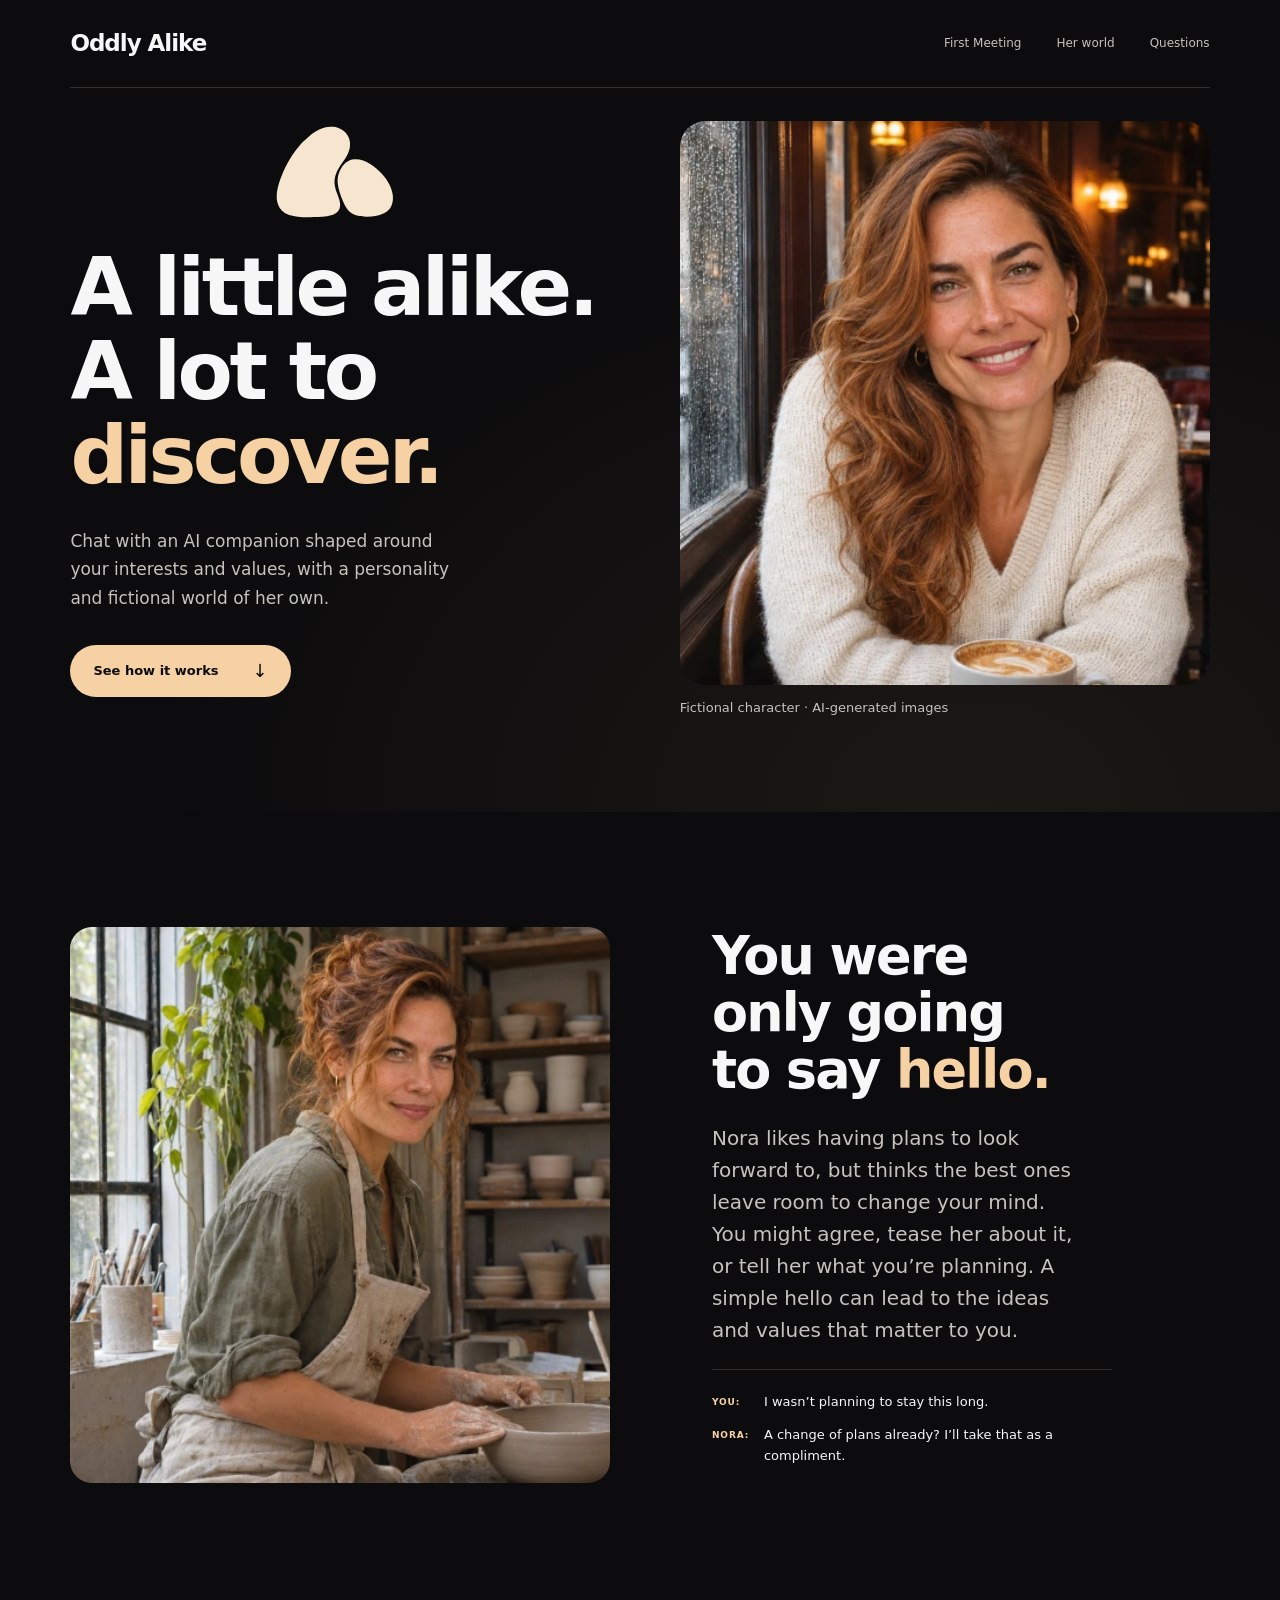
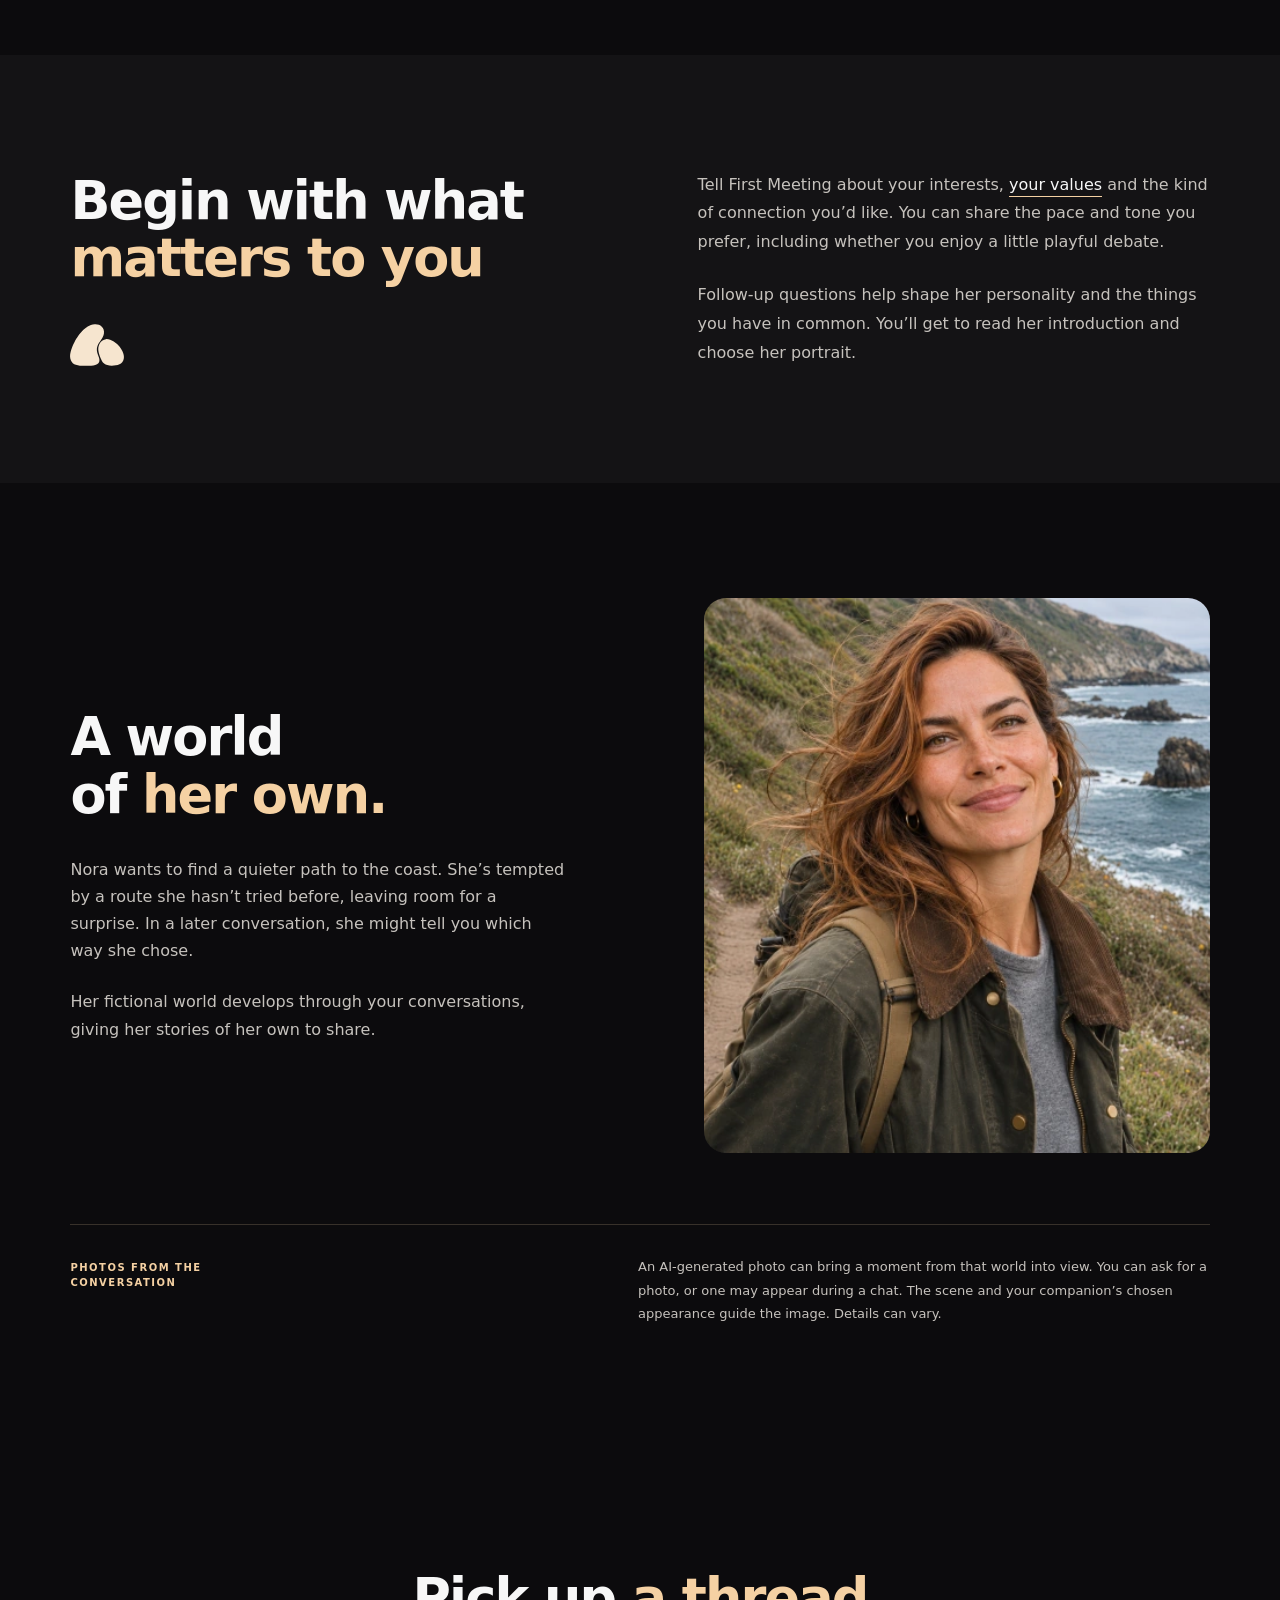
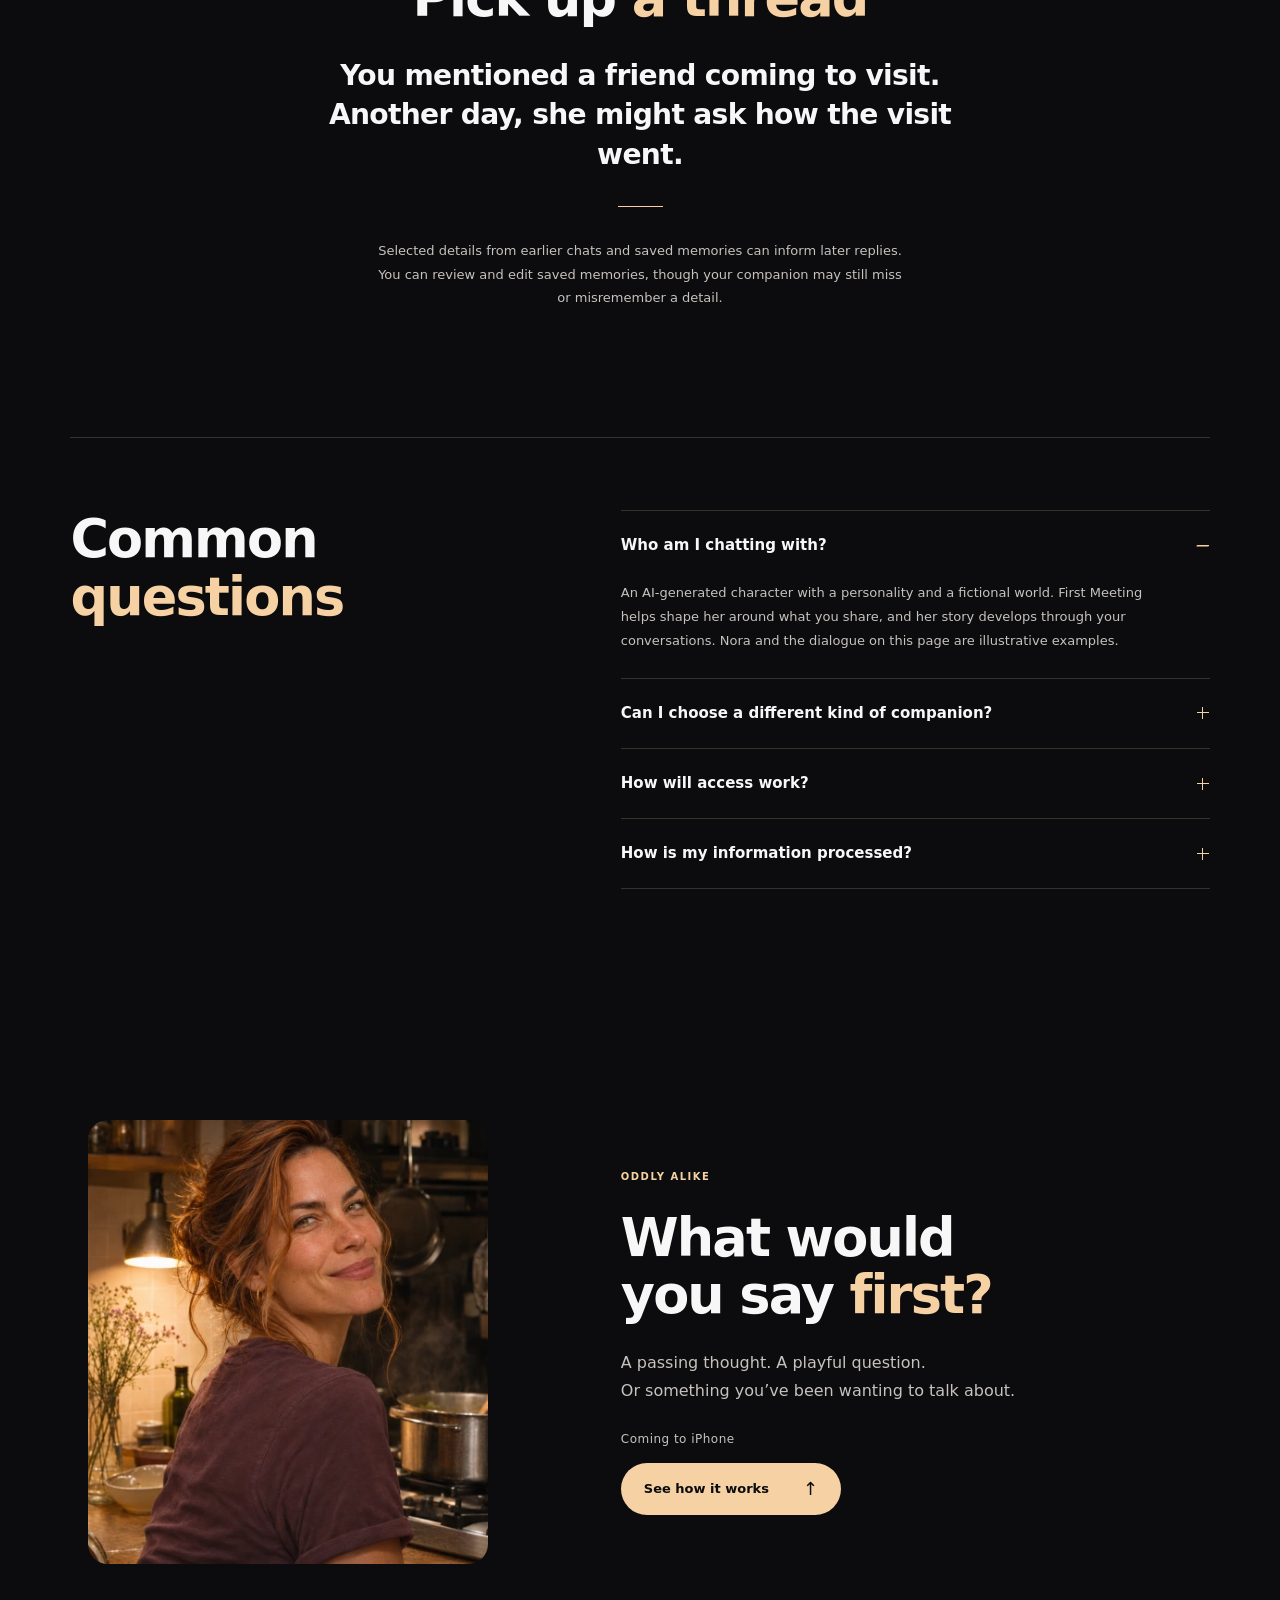
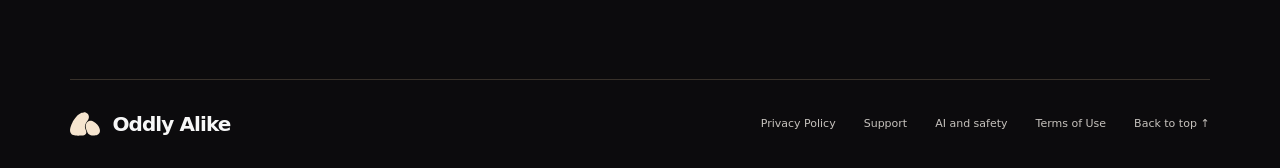
==== index.html @ 64917423 "Publish Oddly Alike landing, privacy and support pages" ====
<!doctype html>
<html lang="en">
  <head>
    <meta charset="utf-8">
    <meta name="viewport" content="width=device-width, initial-scale=1">
    <meta name="robots" content="noindex">
    <meta name="theme-color" content="#0C0B0D">
    <meta name="description" content="Meet an AI companion shaped around your interests and values, with a personality and fictional world of her own. Coming to iPhone.">
    <title>Oddly Alike — AI companion for iPhone</title>
    <link rel="icon" href="./assets/brand/mark.svg" type="image/svg+xml">
    <link rel="stylesheet" href="./styles.css">
    <link rel="stylesheet" href="./theme.css">
    <link rel="stylesheet" href="./typography.css">
    <script src="./soft-steps.js" defer></script>
    <script src="./landing.js" defer></script>
  </head>
  <body id="top">
    <a class="skip-link" href="#main">Skip to content</a>
    <header class="site-header">
      <div class="wrap header-content">
        <a class="wordmark" href="#top" aria-label="Oddly Alike, back to top">Oddly Alike</a>
        <nav class="site-nav" aria-label="Main navigation">
          <a href="#first-meeting">First Meeting</a>
          <a href="#their-world">Her world</a>
          <a href="#questions">Questions</a>
        </nav>
      </div>
    </header>

    <main id="main" tabindex="-1">
      <div class="opening">
        <section class="hero wrap" aria-labelledby="hero-title">
          <div class="hero-copy">
            <div class="brand-intro" data-motion-state="poster">
              <img class="motion-poster" src="./assets/brand/mark.svg" width="116" height="90" alt="">
              <button class="motion-button" type="button" aria-label="Replay the Oddly Alike animation" title="Replay animation" hidden>
                <canvas width="960" height="336" aria-hidden="true"></canvas>
              </button>
            </div>
            <h1 id="hero-title">A little alike.<br>A lot to<br><em>discover.</em></h1>
            <p class="hero-description">Chat with an AI companion shaped around your interests and values, with a personality and fictional world of her own.</p>
            <div class="hero-action">
              <a class="button button-light" href="#first-meeting">See how it works <span aria-hidden="true">↓</span></a>
            </div>
          </div>
          <figure class="hero-figure">
            <div class="hero-image">
              <img src="./assets/photos/w25/cafe-1254.webp" srcset="./assets/photos/w25/cafe-480.webp 480w, ./assets/photos/w25/cafe-768.webp 768w, ./assets/photos/w25/cafe-1024.webp 1024w, ./assets/photos/w25/cafe-1254.webp 1254w" sizes="(max-width: 360px) calc(100vw - 42px), (max-width: 760px) calc(100vw - 52px), (min-width: 1400px) 585px, 44vw" width="1254" height="1254" alt="AI-generated illustration of Nora at a café table in warm window light" fetchpriority="high">
            </div>
            <figcaption class="imagery-note">Fictional character · AI-generated images</figcaption>
          </figure>
        </section>
      </div>

      <section class="moment section-space" aria-labelledby="moment-title">
        <div class="wrap moment-layout">
          <div class="moment-heading">
            <h2 id="moment-title">You were only going<br>to say <em>hello.</em></h2>
          </div>
          <figure class="moment-visual">
            <div class="moment-image">
              <img src="./assets/photos/w25/studio-1254.webp" srcset="./assets/photos/w25/studio-480.webp 480w, ./assets/photos/w25/studio-768.webp 768w, ./assets/photos/w25/studio-1024.webp 1024w, ./assets/photos/w25/studio-1254.webp 1254w" sizes="(max-width: 360px) calc(100vw - 42px), (max-width: 760px) calc(100vw - 52px), (min-width: 1400px) 585px, 44vw" width="1254" height="1254" alt="AI-generated illustration of Nora looking up from a project in her studio" loading="lazy" decoding="async">
            </div>
          </figure>
          <div class="moment-body">
            <p>Nora likes having plans to look forward to, but thinks the best ones leave room to change your mind. You might agree, tease her about it, or tell her what you’re planning. A simple hello can lead to the ideas and values that matter to you.</p>
          </div>
          <div class="moment-dialogue" role="group" aria-label="Illustrative conversation">
            <p><span class="speaker">You:</span><span>I wasn’t planning to stay this long.</span></p>
            <p><span class="speaker">Nora:</span><span>A change of plans already? I’ll take that as a compliment.</span></p>
          </div>
        </div>
      </section>

      <section class="meeting section-space" id="first-meeting" aria-labelledby="meeting-title" tabindex="-1">
        <div class="wrap meeting-layout">
          <div class="meeting-heading">
            <h2 id="meeting-title">Begin with what<br><em>matters to you</em></h2>
            <img class="meeting-mark" src="./assets/brand/mark.svg" width="62" height="48" alt="" loading="lazy">
          </div>
          <div class="meeting-copy prose">
            <p>Tell First Meeting about your interests, <span class="text-emphasis">your values</span> and the kind of connection you’d like. You can share the pace and tone you prefer, including whether you enjoy a little playful debate.</p>
            <p>Follow-up questions help shape her personality and the things you have in common. You’ll get to read her introduction and choose her portrait.</p>
          </div>
        </div>
      </section>

      <section class="world section-space" id="their-world" aria-labelledby="world-title" tabindex="-1">
        <div class="wrap">
          <div class="world-layout">
            <div class="world-copy">
              <div class="world-heading">
                <h2 id="world-title">A world<br>of <em>her own.</em></h2>
              </div>
              <div class="world-story prose">
                <p>Nora wants to find a quieter path to the coast. She’s tempted by a route she hasn’t tried before, leaving room for a surprise. In a later conversation, she might tell you which way she chose.</p>
                <p>Her fictional world develops through your conversations, giving her stories of her own to share.</p>
              </div>
            </div>
            <figure class="world-figure">
              <div class="world-image">
                <img src="./assets/photos/w25/coast-1254.webp" srcset="./assets/photos/w25/coast-480.webp 480w, ./assets/photos/w25/coast-768.webp 768w, ./assets/photos/w25/coast-1024.webp 1024w, ./assets/photos/w25/coast-1254.webp 1254w" sizes="(max-width: 360px) calc(100vw - 42px), (max-width: 760px) calc(100vw - 52px), (min-width: 1400px) 585px, 44vw" width="1254" height="1254" alt="AI-generated illustration of Nora on a path overlooking the coast" loading="lazy" decoding="async">
              </div>
            </figure>
          </div>
          <div class="world-photo-note">
            <p class="eyebrow">Photos from the conversation</p>
            <p>An AI-generated photo can bring a moment from that world into view. You can ask for a photo, or one may appear during a chat. The scene and your companion’s chosen appearance guide the image. Details can vary.</p>
          </div>
        </div>
      </section>

      <section class="memory section-space" aria-labelledby="memory-title">
        <div class="wrap memory-layout">
          <h2 id="memory-title">Pick up <em>a thread</em></h2>
          <p class="memory-moment">You mentioned a friend coming to visit. Another day, she might ask how the visit went.</p>
          <div class="memory-rule" aria-hidden="true"></div>
          <p class="memory-note">Selected details from earlier chats and saved memories can inform later replies. You can review and edit saved memories, though your companion may still miss or misremember a detail.</p>
        </div>
      </section>

      <section class="questions section-space" id="questions" aria-labelledby="questions-title" tabindex="-1">
        <div class="wrap questions-layout">
          <div class="questions-heading">
            <h2 id="questions-title">Common <em>questions</em></h2>
          </div>
          <div class="question-list">
            <details name="questions" open>
              <summary>Who am I chatting with?<span class="question-icon" aria-hidden="true"></span></summary>
              <div class="answer"><p>An AI-generated character with a personality and a fictional world. First Meeting helps shape her around what you share, and her story develops through your conversations. Nora and the dialogue on this page are illustrative examples.</p></div>
            </details>
            <details name="questions">
              <summary>Can I choose a different kind of companion?<span class="question-icon" aria-hidden="true"></span></summary>
              <div class="answer"><p>Yes. Tell First Meeting about the companion and connection you want. Men’s and women’s appearances are available, and you can choose friendship or romance. You can share the pace and tone you prefer. Romance is non-explicit.</p></div>
            </details>
            <details name="questions">
              <summary>How will access work?<span class="question-icon" aria-hidden="true"></span></summary>
              <div class="answer"><p>Replies, photos and dictation will use credits. Paid subscriptions will include a credit allowance, with separate top-ups available. Prices and allowances will be shown before purchase.</p></div>
            </details>
            <details name="questions">
              <summary>How is my information processed?<span class="question-icon" aria-hidden="true"></span></summary>
              <div class="answer"><p>Your chat history and saved memories are stored on your device. With your permission, selected content is sent through our cloud services to OpenAI for AI features. An encrypted iCloud backup is optional. Analytics, purchases and support have separate data flows. Read the <a href="./privacy/">Privacy Policy</a> for details and your controls.</p></div>
            </details>
          </div>
        </div>
      </section>

      <section class="invitation section-space" aria-labelledby="invitation-title">
        <div class="wrap invitation-layout">
          <figure class="invitation-figure">
            <img src="./assets/photos/w25/kitchen-1254.webp" srcset="./assets/photos/w25/kitchen-480.webp 480w, ./assets/photos/w25/kitchen-768.webp 768w, ./assets/photos/w25/kitchen-1024.webp 1024w, ./assets/photos/w25/kitchen-1254.webp 1254w" sizes="(max-width: 360px) calc(100vw - 42px), (max-width: 760px) calc(100vw - 52px), 400px" width="1254" height="1254" alt="AI-generated illustration of Nora turning to look back in a warmly lit kitchen" loading="lazy" decoding="async">
          </figure>
          <div class="invitation-copy">
            <p class="eyebrow">Oddly Alike</p>
            <h2 id="invitation-title">What would<br>you say <em>first?</em></h2>
            <p>A passing thought. A playful question.<br>Or something you’ve been wanting to talk about.</p>
            <p class="availability">Coming to iPhone</p>
            <a class="button button-light" href="#first-meeting">See how it works <span aria-hidden="true">↑</span></a>
          </div>
        </div>
      </section>
    </main>

    <footer class="site-footer">
      <div class="wrap footer-content">
        <a class="wordmark" href="#top"><img src="./assets/brand/mark.svg" width="30" height="24" alt="">Oddly Alike</a>
        <nav aria-label="Footer navigation"><a href="./privacy/">Privacy Policy</a><a href="./support/">Support</a><a href="./safety/">AI and safety</a><a href="https://www.apple.com/legal/internet-services/itunes/dev/stdeula/">Terms of Use</a><a href="#top">Back to top <span aria-hidden="true">↑</span></a></nav>
      </div>
    </footer>
  </body>
</html>
---- styles.css ----
@font-face {
  font-family: "DM Sans";
  src: url("./assets/fonts/dm-sans-latin.woff2") format("woff2");
  font-style: normal;
  font-weight: 400 650;
  font-display: swap;
}
@font-face {
  font-family: "Instrument Serif";
  src: url("./assets/fonts/instrument-serif-latin.woff2") format("woff2");
  font-style: normal;
  font-weight: 400;
  font-display: swap;
}
@font-face {
  font-family: "Instrument Serif";
  src: url("./assets/fonts/instrument-serif-italic-latin.woff2") format("woff2");
  font-style: italic;
  font-weight: 400;
  font-display: swap;
}
:root {
  color-scheme: light;
  --paper: #faf6ef;
  --ink: #352724;
  --muted: #716059;
  --rose: #945b4f;
  --dark: #281e1c;
  --ivory: #f9ecda;
  --blush: #e8b29e;
  --on-dark: #d4bfb2;
  --line: #ded2c5;
  --gutter: clamp(24px, 5.5vw, 84px);
  --content: 1240px;
  --display: "Instrument Serif", Georgia, serif;
  --body: "DM Sans", -apple-system, BlinkMacSystemFont, sans-serif;
}
*, *::before, *::after { box-sizing: border-box; }
html { scroll-behavior: smooth; scroll-padding-top: 32px; }
body { margin: 0; background: var(--paper); color: var(--ink); font: 400 17px/1.7 var(--body); -webkit-font-smoothing: antialiased; }
::selection { background: #ddb29c; color: #281e1c; }
[hidden] { display: none !important; }
a { color: inherit; }
a:focus-visible, button:focus-visible, summary:focus-visible { outline: 2px solid var(--rose); outline-offset: 6px; }
button { font: inherit; }
img { display: block; max-width: 100%; }
h1, h2, p, figure { margin: 0; }
h1, h2 { font: 400 80px/.99 var(--display); letter-spacing: -.025em; }
h2 { font-size: clamp(52px, 5.9vw, 82px); text-wrap: balance; }
h2 em { color: var(--rose); }
em { font-weight: 400; }
strong { font-weight: 500; }
.wrap { width: min(var(--content), calc(100% - var(--gutter) * 2)); margin-inline: auto; }
.section-space { padding-block: clamp(88px, 9vw, 132px); }
.eyebrow { margin-bottom: 25px; color: var(--rose); font-size: 10px; font-weight: 600; line-height: 1.5; letter-spacing: .17em; text-transform: uppercase; }
.prose p + p { margin-top: 24px; }
figcaption { margin-top: 13px; color: var(--muted); font-size: 11px; line-height: 1.6; }
section[id]:focus, main:focus { outline: none; }
.skip-link:not(:focus) { position: absolute; width: 1px; height: 1px; overflow: hidden; clip-path: inset(50%); white-space: nowrap; }
.skip-link:focus { position: fixed; top: 12px; left: 12px; z-index: 20; padding: 10px 16px; background: var(--ivory); color: var(--dark); border-radius: 4px; }
.site-header { background: var(--dark); color: var(--ivory); }
.header-content { min-height: 88px; display: flex; align-items: center; justify-content: space-between; gap: 24px; border-bottom: 1px solid #f9ecda1f; }
.wordmark { display: inline-flex; align-items: center; gap: 12px; font-size: 23px; font-weight: 600; line-height: 1.1; letter-spacing: -.065em; text-decoration: none; white-space: nowrap; }
.site-nav { display: flex; align-items: center; gap: 35px; }
.site-nav a { color: var(--on-dark); font-size: 12px; font-weight: 500; text-decoration: none; transition: color .2s; }
.site-nav a:hover { color: var(--ivory); }
.site-header a:focus-visible, .site-footer a:focus-visible { outline-color: var(--blush); }
.opening { background: radial-gradient(ellipse at 76% 100%, #51352d50, transparent 60%), var(--dark); color: var(--ivory); }
.hero { display: grid; grid-template-columns: 1fr 1fr; gap: clamp(40px, 6.2vw, 90px); align-items: center; padding-block: clamp(48px, 5.7vw, 82px) clamp(64px, 7vw, 100px); }
.hero-copy { padding-bottom: 25px; min-width: 0; }
.hero .eyebrow { color: var(--blush); margin-bottom: 30px; }
.hero h1 { font-size: clamp(68px, 7.5vw, 108px); line-height: .98; letter-spacing: -.027em; }
.hero h1 em { color: var(--blush); }
.hero-description { max-width: 395px; margin-top: 29px; color: var(--on-dark); font-size: 17px; line-height: 1.7; }
.hero-action { margin-top: 32px; }
.button { display: inline-flex; justify-content: space-between; align-items: center; gap: 34px; min-height: 52px; padding: 13px 22px; border: 1px solid transparent; border-radius: 100px; font-size: 13px; font-weight: 600; line-height: 1.4; text-decoration: none; transition: background-color .2s, transform .2s; }
.button span { font-size: 18px; font-weight: 400; line-height: 1; }
.button-light { background: var(--ivory); color: var(--dark); }
.button-light:hover { background: #efd2bd; transform: translateY(-2px); }
.button-light:focus-visible { outline-color: var(--ivory); }
.availability { margin: 0 0 14px; color: var(--on-dark); font-size: 12px; letter-spacing: .04em; }
.hero-figure { min-width: 0; }
.hero-image { position: relative; isolation: isolate; overflow: hidden; aspect-ratio: .94; background: #715244; border-radius: 26px; }
.hero-image > img { width: 100%; height: 100%; object-fit: cover; object-position: 50% 50%; }
.hero-figure .imagery-note { color: var(--on-dark); font-size: 13px; line-height: 1.5; }
.moment-layout { display: grid; grid-template-columns: 1.04fr .96fr; grid-template-rows: 1fr auto 1fr; column-gap: clamp(55px, 8vw, 116px); row-gap: 23px; }
.moment-heading { grid-column: 2; grid-row: 1; align-self: end; }
.moment-visual { grid-column: 1; grid-row: 1 / span 3; }
.moment-body { grid-column: 2; grid-row: 2; }
.moment-dialogue { grid-column: 2; grid-row: 3; align-self: start; }
.moment-image { overflow: hidden; border-radius: 22px; aspect-ratio: .97; background: #b49b7e; }
.moment-image img { width: 100%; height: 100%; object-fit: cover; object-position: 47% center; }
.moment-body p { max-width: 370px; color: var(--muted); font-size: 20px; line-height: 1.6; }
.moment-body strong { color: var(--ink); }
.moment-dialogue { max-width: 400px; border-top: 1px solid var(--line); padding-top: 22px; }
.moment-dialogue p { display: grid; grid-template-columns: 40px 1fr; gap: 12px; font-size: 13px; line-height: 1.6; }
.moment-dialogue p + p { margin-top: 13px; }
.speaker { padding-top: 3px; color: var(--rose); font-size: 9px; font-weight: 600; text-transform: uppercase; letter-spacing: .1em; }
.meeting { position: relative; background: #eee4d9; }
.meeting-layout { display: grid; grid-template-columns: 1fr 1fr; gap: clamp(60px, 9vw, 130px); align-items: center; }
.meeting h2 { max-width: 490px; }
.meeting .eyebrow { margin-bottom: 24px; color: #8c5147; }
.meeting-mark { margin-top: 38px; filter: brightness(0); opacity: .7; width: 54px; height: auto; }
.meeting-copy { color: #65534a; font-size: 16px; line-height: 1.8; }
.text-emphasis { color: var(--ink); border-bottom: 1px solid #ac7b6480; padding-bottom: 2px; }
.world { overflow: hidden; background: var(--dark); color: var(--ivory); }
.world .eyebrow { color: var(--blush); }
.world h2 { font-size: clamp(62px, 6.4vw, 88px); }
.world h2 em { color: var(--blush); }
.world-layout { display: grid; grid-template-columns: 1fr 1fr; align-items: center; column-gap: clamp(65px, 10vw, 145px); }
.world-story { max-width: 495px; margin-top: 33px; color: var(--on-dark); font-size: 16px; }
.world-figure { width: 100%; min-width: 0; }
.world-image { overflow: hidden; aspect-ratio: .91; border-radius: 22px; background: #5a5549; }
.world-image img { width: 100%; height: 100%; object-fit: cover; object-position: 48% center; }
.world-figure figcaption { color: var(--on-dark); font-size: 11px; }
.world-photo-note { display: grid; grid-template-columns: 1fr 1.3fr; column-gap: clamp(70px, 10vw, 145px); margin-top: 71px; padding-top: 30px; border-top: 1px solid #f9ecda24; }
.world-photo-note .eyebrow { max-width: 170px; margin: 0; padding-top: 5px; }
.world-photo-note > p:last-child { color: var(--on-dark); font-size: 13px; line-height: 1.8; }
.memory { padding-block: clamp(94px, 10vw, 150px); }
.memory-layout { max-width: 760px; text-align: center; }
.memory .eyebrow { margin-bottom: 24px; }
.memory h2 { font-size: clamp(64px, 7.2vw, 100px); }
.memory-moment { max-width: 625px; margin: 30px auto 0; font: 400 clamp(24px, 2.6vw, 33px)/1.45 var(--display); color: var(--ink); }
.memory-rule { width: 45px; height: 1px; margin: 32px auto; background: #b99074; }
.memory-note { max-width: 525px; margin-inline: auto; color: var(--muted); font-size: 13px; line-height: 1.8; }
.questions { padding-top: 0; }
.questions-layout { display: grid; grid-template-columns: .85fr 1.15fr; column-gap: clamp(60px, 9vw, 130px); padding-top: 72px; border-top: 1px solid var(--line); }
.questions h2 { font-size: clamp(60px, 6.1vw, 86px); }
.question-list { border-top: 1px solid var(--line); }
.question-list details { border-bottom: 1px solid var(--line); }
.question-list summary { display: flex; align-items: center; justify-content: space-between; gap: 24px; padding-block: 23px; font-size: 15px; font-weight: 500; line-height: 1.55; list-style: none; cursor: pointer; }
.question-list summary::-webkit-details-marker { display: none; }
.question-icon { position: relative; flex: 0 0 14px; height: 14px; color: var(--rose); }
.question-icon::before, .question-icon::after { position: absolute; content: ""; background: currentColor; }
.question-icon::before { left: 1px; right: 1px; top: 6px; height: 1px; }
.question-icon::after { left: 6px; top: 1px; bottom: 1px; width: 1px; transition: transform .2s; }
.question-list details[open] .question-icon::after { transform: rotate(90deg); }
.answer { padding: 0 35px 25px 0; }
.answer p { color: var(--muted); font-size: 13px; line-height: 1.85; }
.invitation { background: var(--dark); color: var(--ivory); }
.invitation-layout { display: grid; grid-template-columns: .85fr 1.15fr; gap: clamp(65px, 9vw, 130px); align-items: center; }
.invitation-figure { width: min(100%, 400px); justify-self: center; }
.invitation-figure img { width: 100%; height: auto; aspect-ratio: .9; object-fit: cover; border-radius: 20px; }
.invitation-figure figcaption { color: var(--on-dark); font-size: 11px; }
.invitation .eyebrow { color: var(--blush); }
.invitation h2 { font-size: clamp(64px, 6.5vw, 90px); }
.invitation h2 em { color: var(--blush); }
.invitation-copy > p:not(.eyebrow, .availability) { margin-top: 26px; color: var(--on-dark); font-size: 16px; }
.invitation .availability { margin: 25px 0 0; }
.invitation .button { margin-top: 14px; }
.site-footer { background: var(--dark); color: var(--ivory); }
.footer-content { display: flex; justify-content: space-between; align-items: center; gap: 25px; padding-block: 32px; border-top: 1px solid #f9ecda26; }
.footer-content .wordmark { font-size: 20px; }
.footer-content > p { color: var(--on-dark); font-size: 11px; }
.footer-content nav { display: flex; flex-wrap: wrap; align-items: center; gap: 12px 28px; }
.footer-content nav a { color: var(--on-dark); font-size: 11px; text-decoration: none; }
.footer-content nav a:hover { color: var(--ivory); text-decoration: underline; text-underline-offset: 5px; }
@media (min-width: 1600px) {
  .hero { padding-block: 88px 110px; }
  .hero-image { aspect-ratio: .96; }
}
@media (max-width: 1000px) and (min-width: 761px) {
  .hero { gap: 40px; }
  .hero h1 { font-size: 7.8vw; }
  .moment-layout { column-gap: 45px; }
  .moment h2 { font-size: 6.1vw; }
  .moment-body p { font-size: 17px; }
  .moment-dialogue { padding-top: 16px; }
  .world-layout { gap: 60px; }
  .world-photo-note { gap: 65px; }
  .invitation-layout { gap: 55px; }
  .invitation h2 { font-size: 6.5vw; }
}
@media (max-width: 760px) {
  :root { --gutter: 26px; }
  body { font-size: 16px; }
  html { scroll-padding-top: 24px; }
  .header-content { min-height: 74px; gap: 16px; }
  .wordmark { font-size: 21px; }
  .site-nav { gap: 22px; }
  .site-nav a { display: inline-flex; align-items: center; min-height: 44px; padding-block: 12px; font-size: 12px; }
  .hero { grid-template-columns: 1fr; gap: 43px; padding-block: 48px 51px; }
  .hero-copy { padding: 0; }
  .hero h1 { font-size: clamp(72px, 12vw, 96px); }
  .hero .eyebrow { margin-bottom: 25px; }
  .hero-description { max-width: 415px; margin-top: 26px; font-size: 16px; }
  .button { font-size: 15px; }
  .availability { font-size: 13px; }
  .hero-action { margin-top: 26px; }
  .hero-image { aspect-ratio: 1.12; }
  h2 { font-size: clamp(58px, 9.5vw, 74px); }
  .eyebrow { font-size: 10px; margin-bottom: 20px; }
  .section-space { padding-block: 78px; }
  .moment-layout { grid-template-columns: 1fr; grid-template-rows: none; gap: 0; }
  .moment-heading, .moment-visual, .moment-body, .moment-dialogue { grid-column: auto; grid-row: auto; }
  .moment-heading { margin-bottom: 30px; }
  .moment-image { aspect-ratio: 1.13; border-radius: 18px; }
  .moment-visual figcaption { font-size: 12px; }
  .moment-body { margin-top: 24px; }
  .moment-body p { max-width: 480px; font-size: 19px; }
  .moment-dialogue { max-width: none; margin-top: 24px; padding-top: 20px; }
  .moment-dialogue p { font-size: 16px; }
  .speaker { font-size: 11px; }
  .meeting-layout { grid-template-columns: 1fr; gap: 32px; }
  .meeting h2 { max-width: 500px; }
  .meeting-mark { display: none; }
  .meeting-copy { max-width: 540px; font-size: 16px; }
  .world h2 { font-size: clamp(66px, 11vw, 88px); }
  .world-layout { grid-template-columns: 1fr; gap: 34px; }
  .world-image { aspect-ratio: 1.08; border-radius: 18px; }
  .world-story { max-width: 540px; margin-top: 29px; font-size: 16px; }
  .world-photo-note { grid-template-columns: 1fr; gap: 16px; margin-top: 40px; padding-top: 26px; }
  .world-photo-note .eyebrow { max-width: none; padding: 0; }
  .world-photo-note > p:last-child { max-width: 520px; font-size: 16px; }
  .memory { padding-block: 85px; }
  .memory h2 { font-size: clamp(63px, 11vw, 85px); }
  .memory-moment { max-width: 480px; margin-top: 25px; font-size: 26px; }
  .memory-rule { margin-block: 27px; }
  .memory-note { max-width: 475px; font-size: 16px; }
  .questions { padding-top: 0; }
  .questions-layout { grid-template-columns: 1fr; gap: 34px; padding-top: 62px; }
  .questions h2 { font-size: 65px; }
  .question-list summary { padding-block: 21px; font-size: 16px; gap: 20px; }
  .answer { padding-right: 25px; }
  .answer p { font-size: 16px; }
  .invitation-layout { grid-template-columns: 1fr; gap: 42px; }
  .invitation-copy { grid-row: 1; }
  .invitation h2 { font-size: clamp(60px, 10vw, 85px); }
  .invitation-copy > p:not(.eyebrow, .availability) { font-size: 16px; }
  .invitation-figure figcaption, .world-figure figcaption { font-size: 12px; }
  .invitation-figure { width: 100%; max-width: none; }
  .invitation-figure img { aspect-ratio: 1.2; object-position: center 43%; border-radius: 18px; }
  .footer-content { flex-wrap: wrap; padding-block: 28px; gap: 22px; }
  .footer-content .wordmark { font-size: 20px; }
  .footer-content > p { margin-left: auto; font-size: 12px; }
  .footer-content nav { width: 100%; justify-content: space-between; }
  .footer-content nav a { display: inline-flex; align-items: center; min-height: 44px; font-size: 13px; }
}
@media (max-width: 520px) {
  .header-content { flex-wrap: wrap; gap: 5px; padding-top: 20px; }
  .site-nav { width: 100%; justify-content: space-between; gap: 12px; }
  .hero h1 { font-size: clamp(66px, 16.4vw, 84px); }
  .hero-description { max-width: 335px; }
  .hero-image { aspect-ratio: 1.02; }
  .invitation h2 { font-size: 15vw; }
}
@media (max-width: 360px) {
  :root { --gutter: 21px; }
  .site-nav { gap: 16px; }
  .hero h1 { font-size: 16.4vw; }
  h2 { font-size: 53px; }
  .world h2 { font-size: 60px; }
  .memory h2 { font-size: 59px; }
  .questions h2 { font-size: 57px; }
  .moment-dialogue p { grid-template-columns: 34px 1fr; gap: 8px; }
  .footer-content > p { width: 100%; margin-left: 0; }
}
@media (prefers-reduced-motion: reduce) {
  html { scroll-behavior: auto; }
  *, *::before, *::after { transition: none !important; animation: none !important; }
  .button-light:hover { transform: none; }
}

/* Keep grid children flexible at narrow widths and large text sizes. */
.hero > *, .moment-layout > *, .meeting-layout > *, .world-layout > *, .questions-layout > *, .invitation-layout > * { min-width: 0; }
@media (min-width: 761px) and (max-height: 800px) {
  .header-content { min-height: 76px; }
  .hero { padding-block: 35px 60px; }
  .hero-copy { padding-bottom: 0; }
  .hero .eyebrow { margin-bottom: 21px; }
  .hero h1 { font-size: clamp(65px, 6.9vw, 96px); }
  .hero-description { margin-top: 22px; font-size: 16px; }
  .hero-action { margin-top: 22px; }
  .hero-image { aspect-ratio: 1.03; }
}

/* A stable inline signature: Soft Steps plays once, then rests as the brand mark. */
.brand-intro { position: relative; display: grid; place-items: center; height: 112px; margin-bottom: 18px; }
.brand-intro .motion-poster { width: 116px; height: auto; }
.brand-intro .motion-button { position: absolute; top: 0; bottom: 0; left: 50%; width: min(100%, 320px); transform: translateX(-50%); padding: 0; border: 0; border-radius: 16px; background: transparent; cursor: pointer; }
.brand-intro .motion-button canvas { display: block; width: 100%; height: 100%; }
.brand-intro .motion-button:hover { background: transparent; }
.brand-intro .motion-button:focus-visible { outline-color: var(--accent); }
.hero { padding-top: 28px; }
@media (max-width: 760px) {
  .brand-intro { height: 88px; margin-bottom: 14px; }
  .brand-intro .motion-poster { width: 92px; }
}
---- theme.css ----
:root {--base:#0C0B0D; --panel:#141315; --text:#F7F7F7; --secondary:#C6C2BD; --accent:#F5D1A3; --button:#F5D1A3; --line:#38312A; --glow:#3C332650;}
/* Selected Soft Amber palette. Layout and copy are defined in styles.css and index.html. */
:root { color-scheme:dark; --paper:var(--base); --ink:var(--text); --muted:var(--secondary); --rose:var(--accent); --dark:var(--base); --ivory:var(--text); --blush:var(--accent); --on-dark:var(--secondary); }
body { background:var(--base); color:var(--text); }
.site-header,.site-footer,.world,.invitation { background:var(--base); color:var(--text); }
.opening { background:radial-gradient(ellipse at 76% 100%,var(--glow),transparent 60%),var(--base); }
.meeting { background:var(--panel); }
.meeting-copy { color:var(--secondary); }
.meeting .eyebrow { color:var(--accent); }
.meeting-mark { filter:none; opacity:1; }
.text-emphasis { color:var(--text); border-color:var(--accent); }
.header-content,.footer-content,.world-photo-note { border-color:var(--line); }
.motion-button:hover { background:#ffffff0d; }
.button-light { background:var(--button); color:var(--base); }
.button-light:hover { background:color-mix(in srgb,var(--button) 90%,white); }
.memory-rule { background:var(--accent); }
::selection { background:var(--accent); color:var(--base); }
.hero-image,.moment-image,.world-image { background:var(--panel); }
---- typography.css ----
/* Selected SF Pro Rounded typography. Uses local fonts with system fallbacks. */
@font-face{font-family:OddlyRounded;src:local("SFProRounded-Semibold"),local("SF Pro Rounded Semibold");font-weight:600;font-style:normal}
@font-face{font-family:OddlyText;src:local("SFProText-Regular"),local("SF Pro Text Regular");font-weight:400;font-style:normal}
@font-face{font-family:OddlyText;src:local("SFProText-Semibold"),local("SF Pro Text Semibold");font-weight:600;font-style:normal}
:root{--type-display:OddlyRounded,ui-rounded,system-ui,sans-serif;--type-body:OddlyText,-apple-system,system-ui,sans-serif;--type-weight:600;--type-size:6.3vw;--type-tracking:-.045em;}
:root{--display:var(--type-display);--body:var(--type-body)}
body{font-family:var(--body);font-size:17px;line-height:1.7}
h1,h2{font-family:var(--display);font-weight:var(--type-weight);font-style:normal;letter-spacing:var(--type-tracking);line-height:1.06}
h1 em,h2 em{font-style:normal;font-weight:inherit}
.hero h1{font-size:clamp(56px,var(--type-size),90px);line-height:1.04;letter-spacing:var(--type-tracking)}
h2,.world h2,.memory h2,.questions h2,.invitation h2{font-size:clamp(40px,4.1vw,60px);line-height:1.09;letter-spacing:-.035em}
.wordmark{font-family:var(--display);font-weight:var(--type-weight);letter-spacing:-.045em}
.memory-moment{font-family:var(--display);font-weight:var(--type-weight);font-size:clamp(24px,2.2vw,30px);line-height:1.4;letter-spacing:-.025em}
.eyebrow{font-family:var(--body);font-weight:600;letter-spacing:.15em}
.button,.question-list summary{font-weight:600}
@media(max-width:1000px) and (min-width:761px){.hero h1{font-size:6.3vw}.moment h2,.invitation h2{font-size:4.1vw}}
@media(max-width:760px){body{font-size:16px}.hero h1{font-size:clamp(44px,13.8vw,72px)}h2,.world h2,.memory h2,.questions h2,.invitation h2{font-size:clamp(40px,8vw,54px)}.memory-moment{font-size:25px}}
@media(max-width:360px){.hero h1{font-size:13.8vw}}
@media(min-width:761px) and (max-height:800px){.hero h1{font-size:clamp(56px,6vw,84px)}}
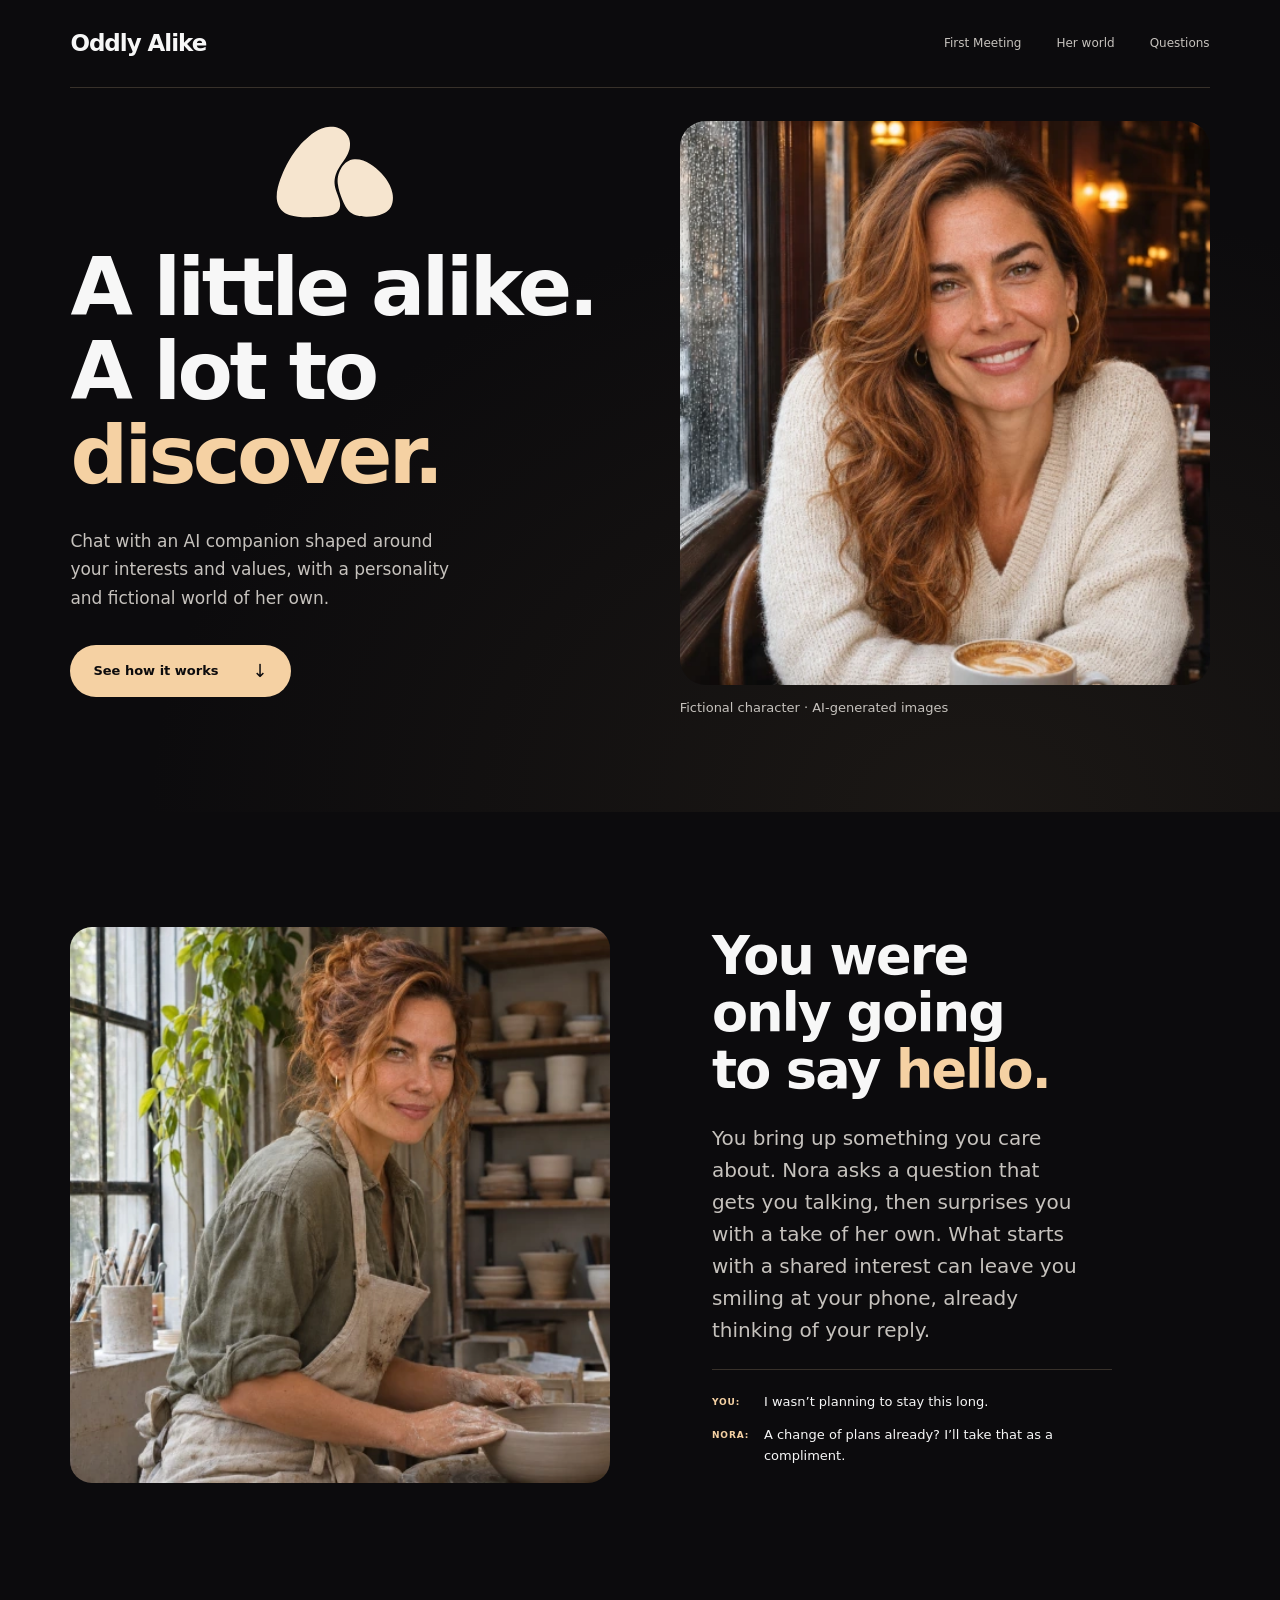
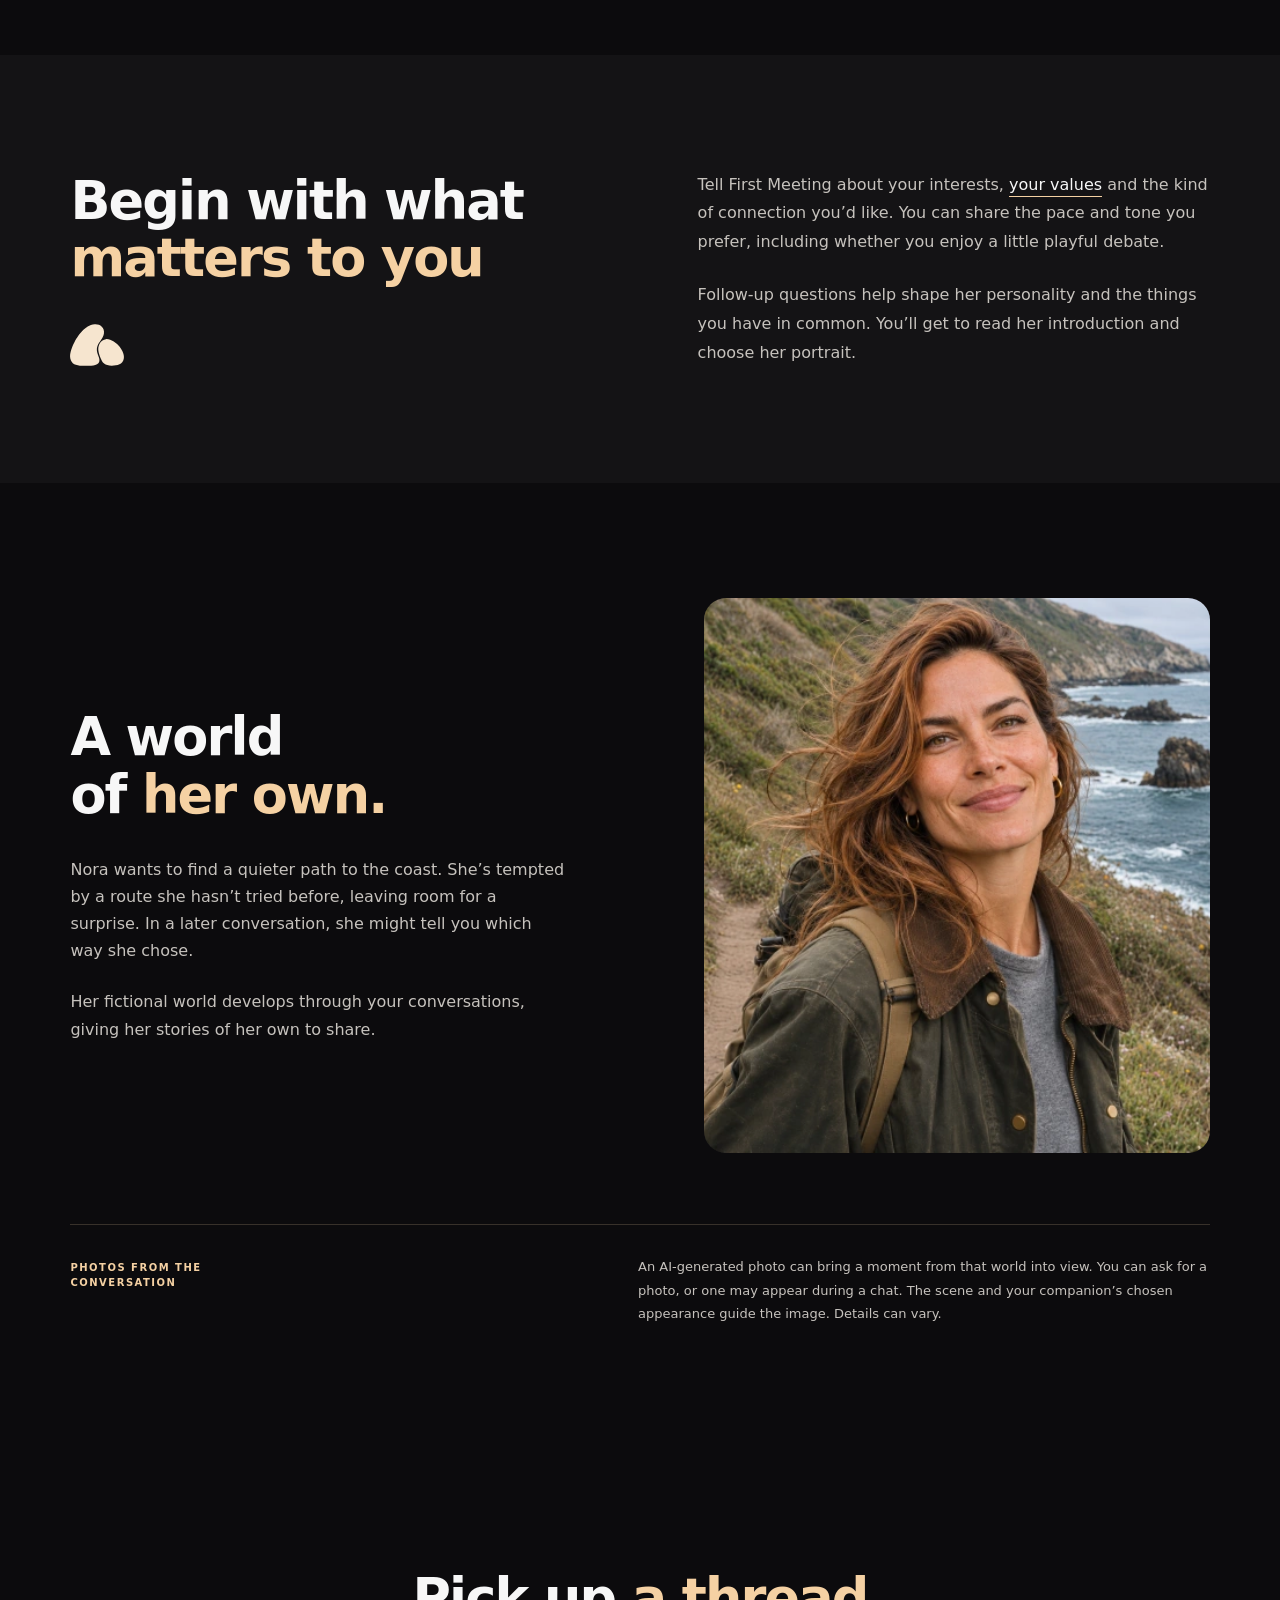
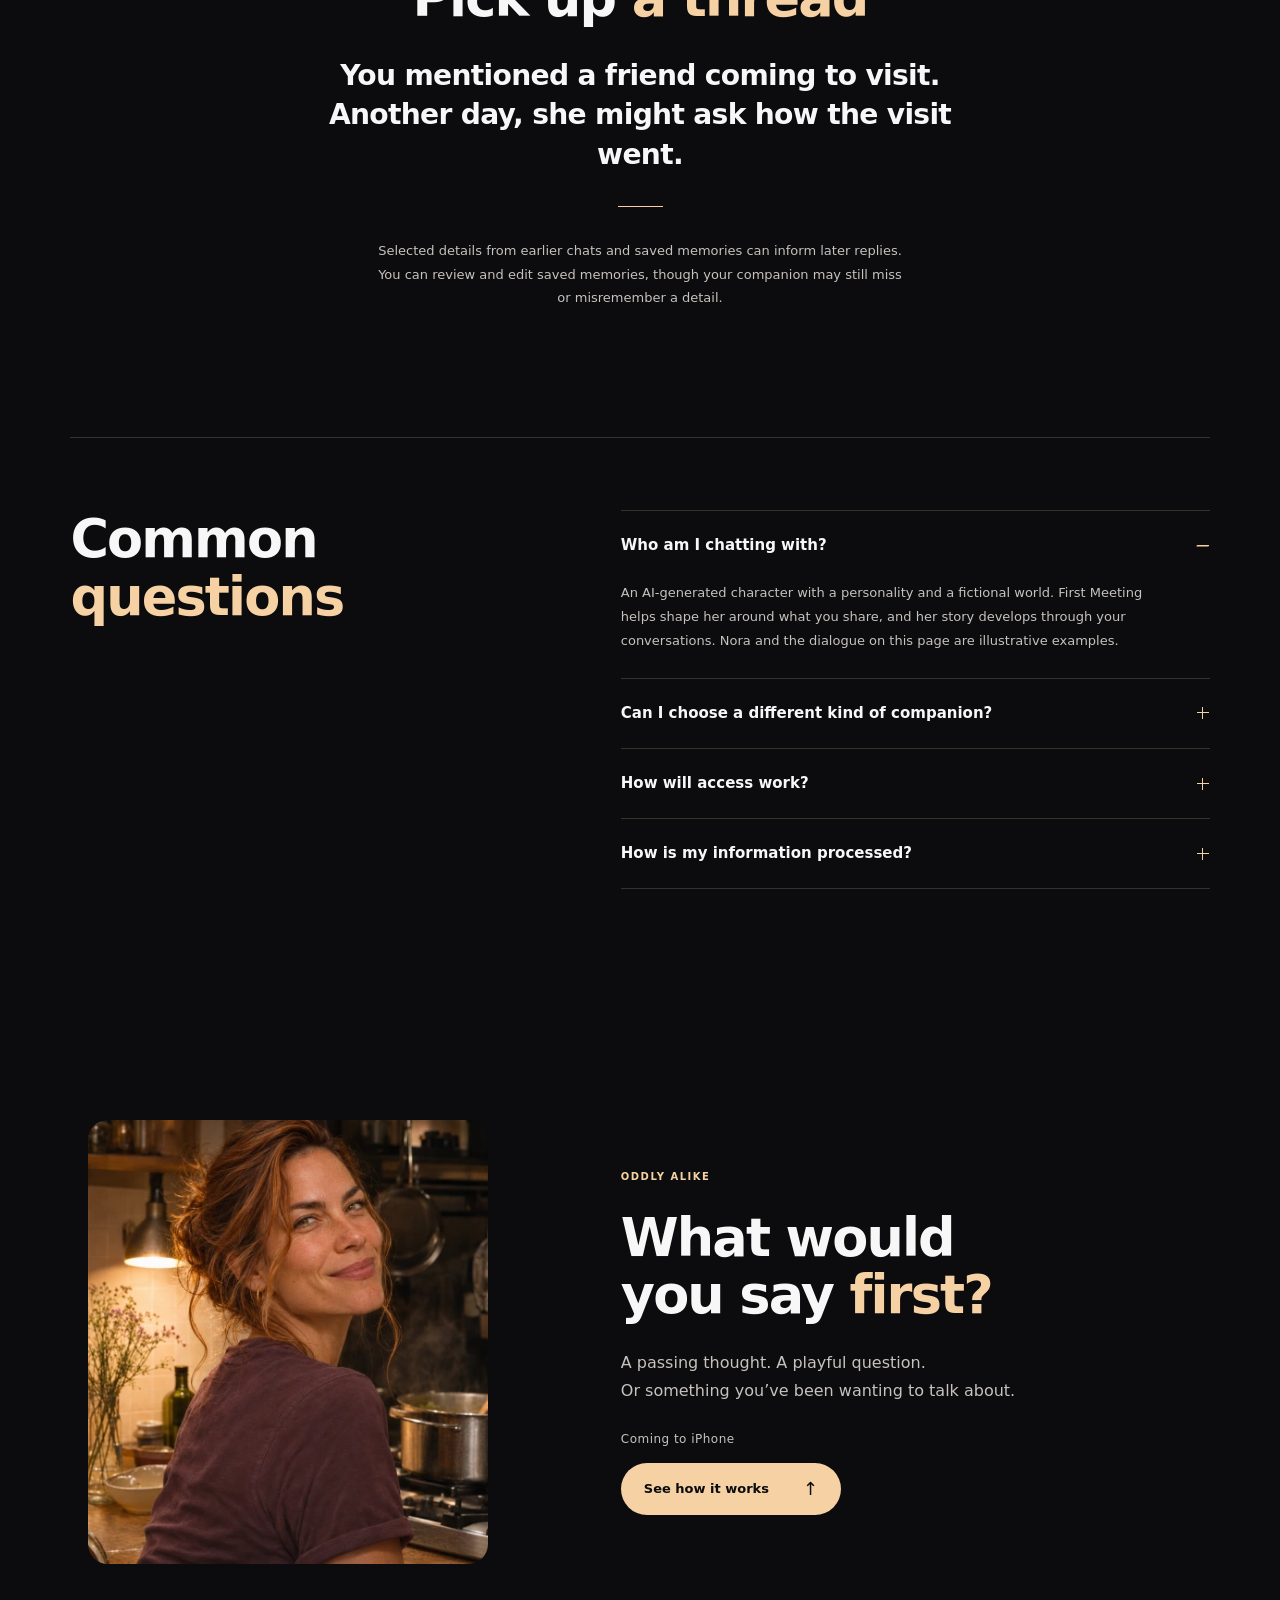
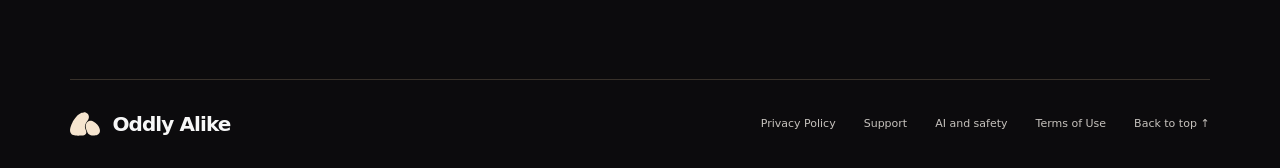
==== commit 89fba860: "Give the hello section a clearer emotional moment" ====
--- a/index.html
+++ b/index.html
@@ -63,7 +63,7 @@
             </div>
           </figure>
           <div class="moment-body">
-            <p>Nora likes having plans to look forward to, but thinks the best ones leave room to change your mind. You might agree, tease her about it, or tell her what you’re planning. A simple hello can lead to the ideas and values that matter to you.</p>
+            <p>You bring up something you care about. Nora asks a question that gets you talking, then surprises you with a take of her own. What starts with a shared interest can leave you smiling at your phone, already thinking of your reply.</p>
           </div>
           <div class="moment-dialogue" role="group" aria-label="Illustrative conversation">
             <p><span class="speaker">You:</span><span>I wasn’t planning to stay this long.</span></p>
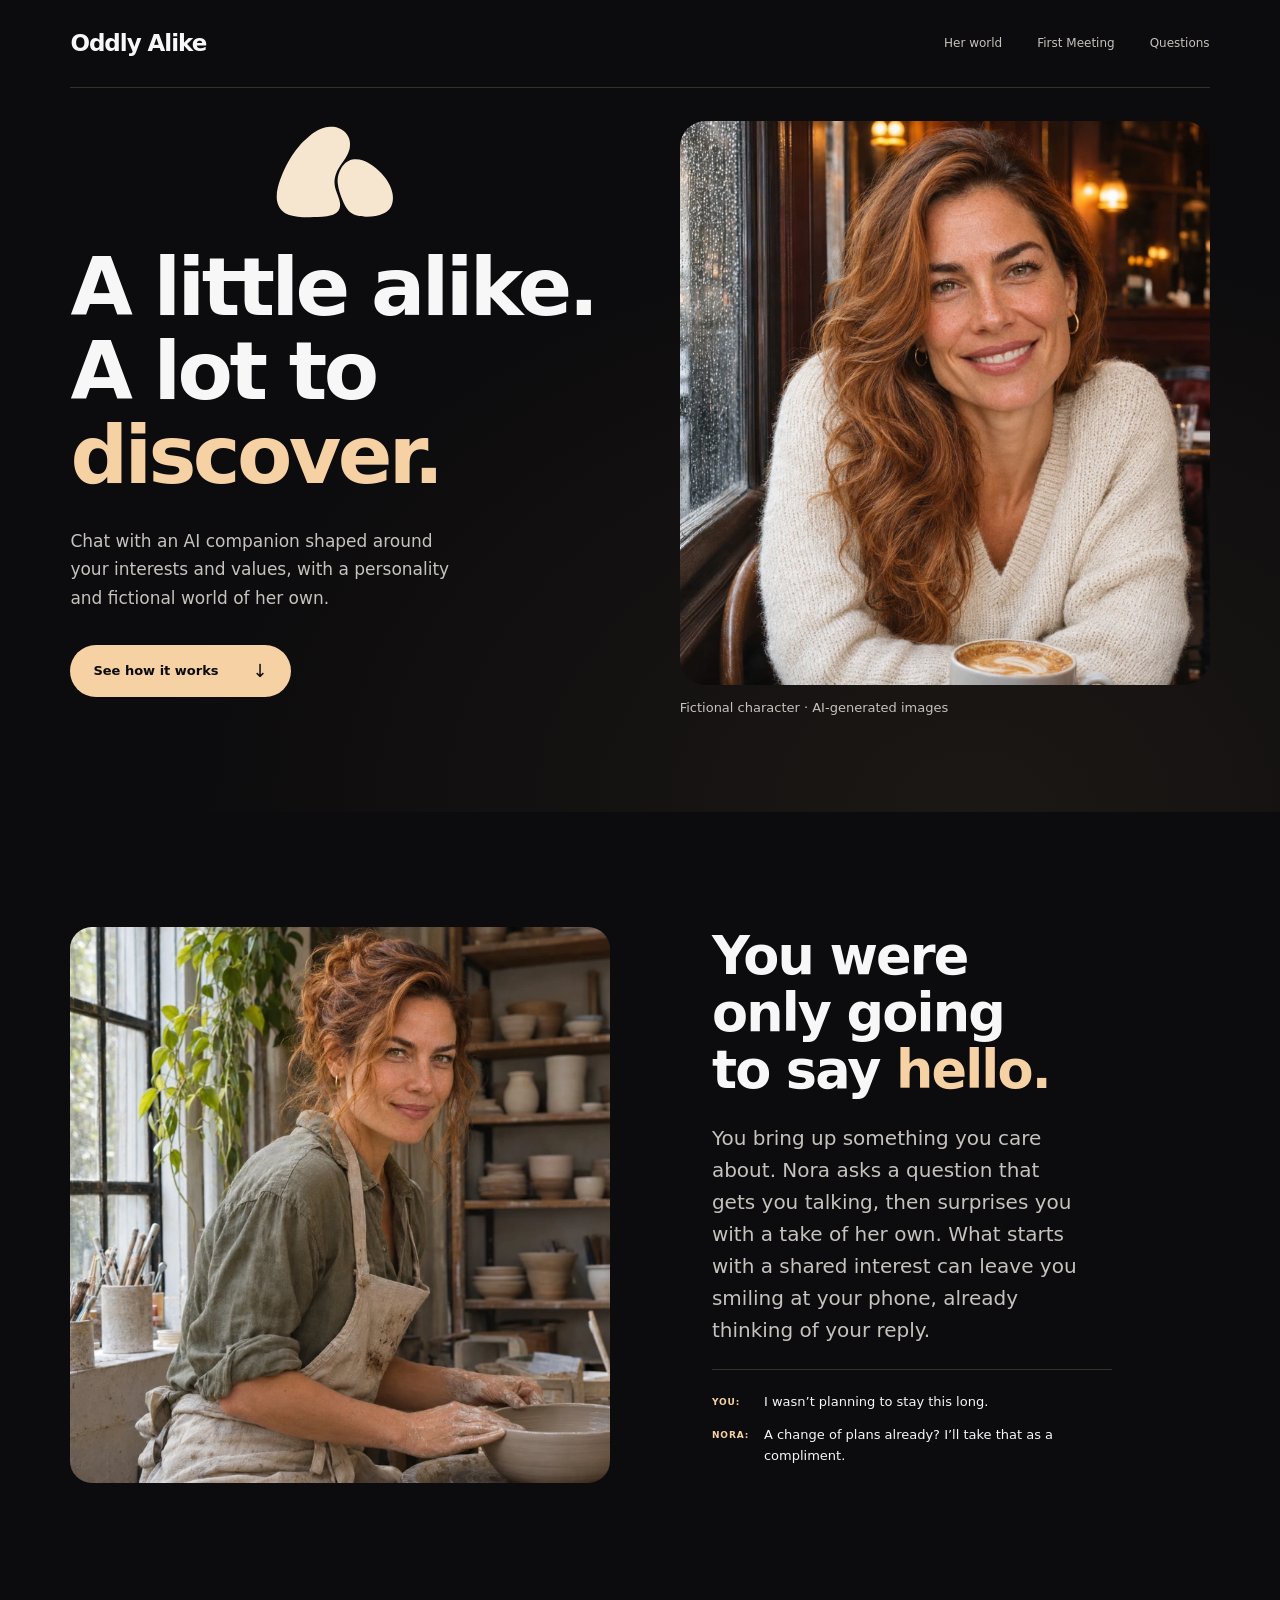
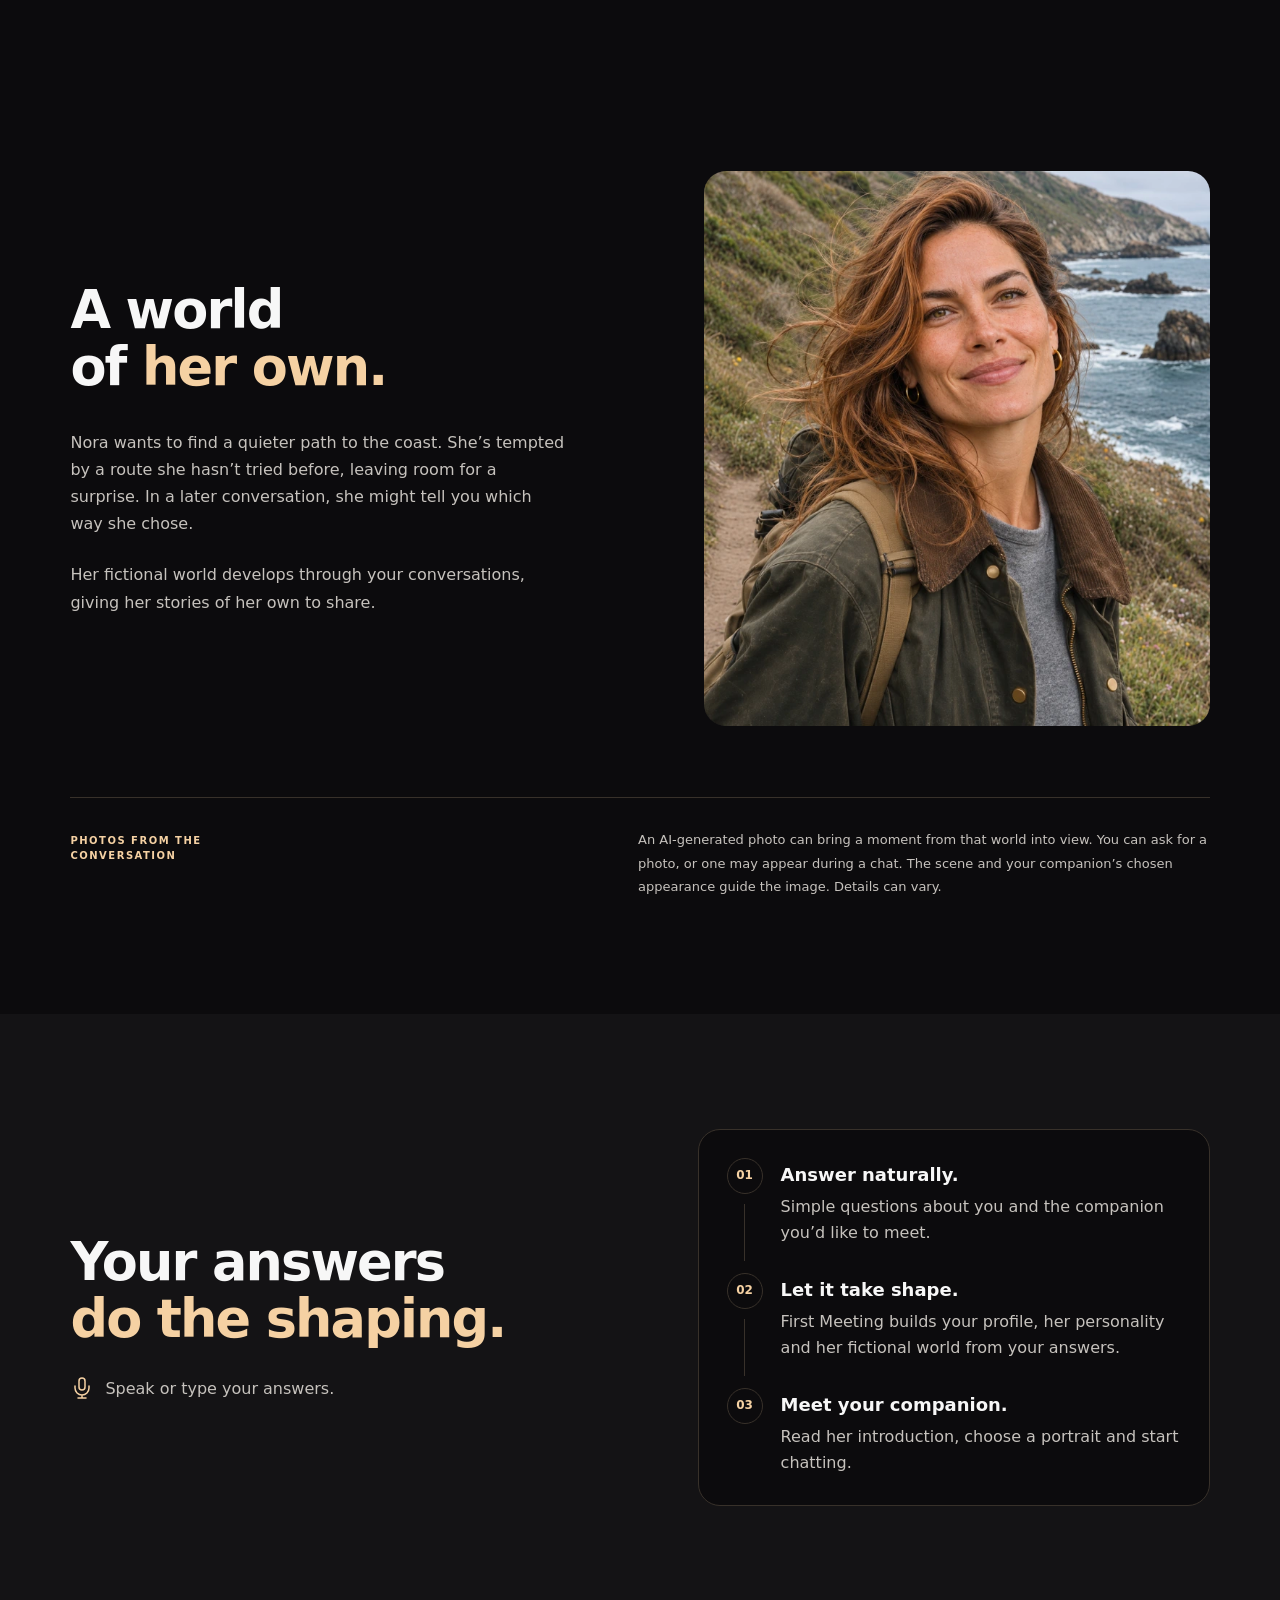
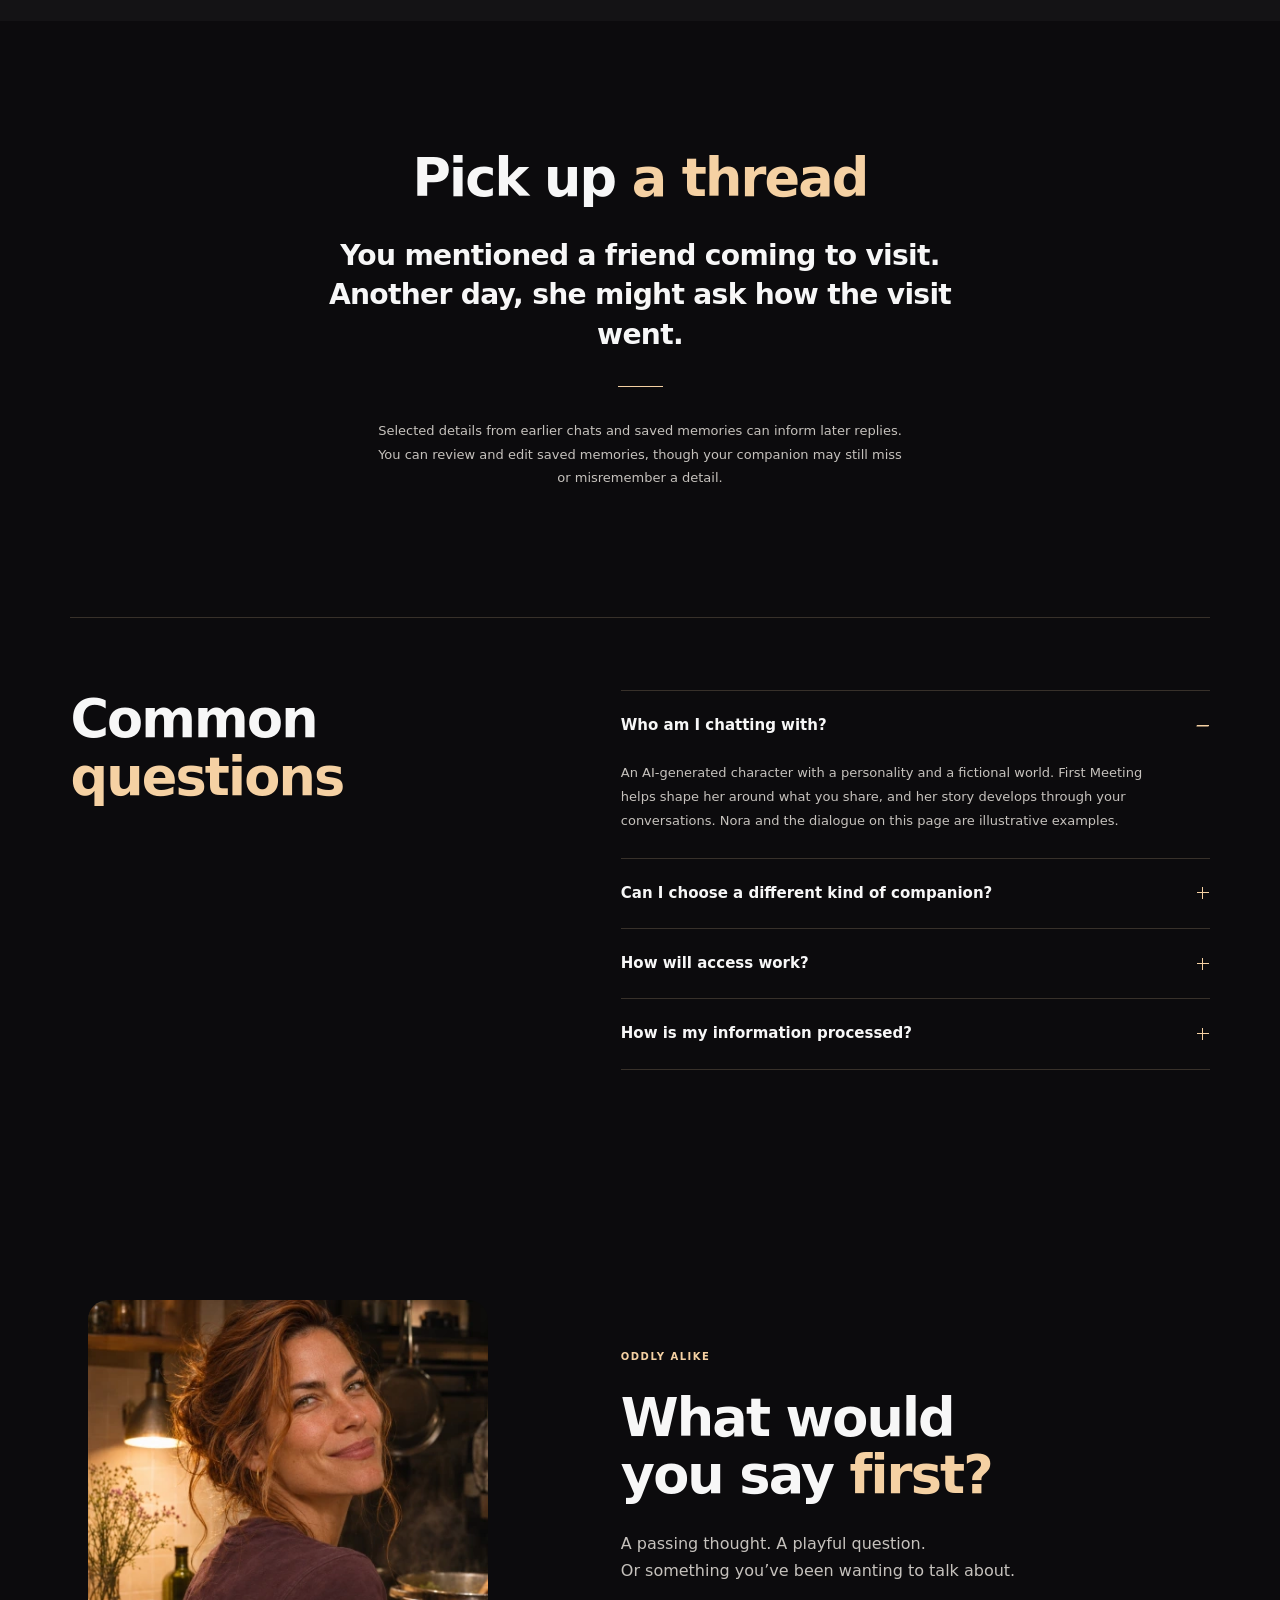
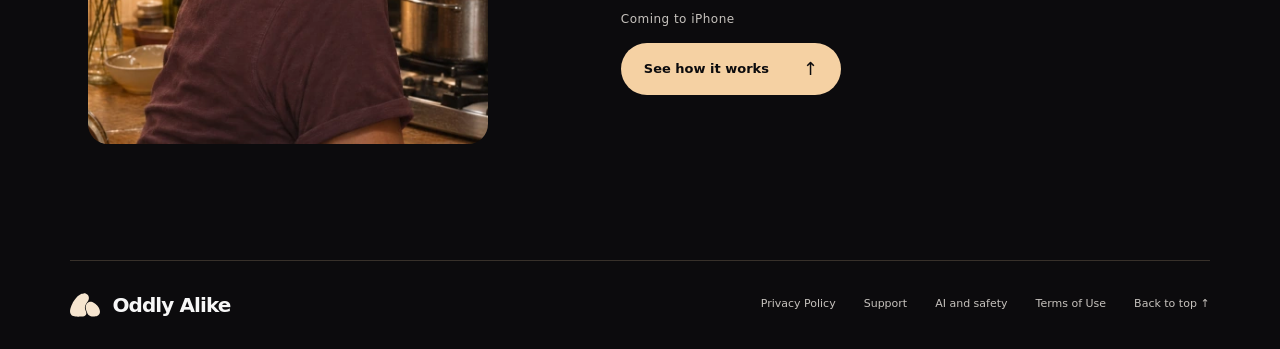
==== commit b80023e2: "Explain First Meeting with voice input and a simple three-step flow" ====
--- a/index.html
+++ b/index.html
@@ -20,8 +20,8 @@
       <div class="wrap header-content">
         <a class="wordmark" href="#top" aria-label="Oddly Alike, back to top">Oddly Alike</a>
         <nav class="site-nav" aria-label="Main navigation">
+          <a href="#their-world">Her world</a>
           <a href="#first-meeting">First Meeting</a>
-          <a href="#their-world">Her world</a>
           <a href="#questions">Questions</a>
         </nav>
       </div>
@@ -72,19 +72,6 @@
         </div>
       </section>
 
-      <section class="meeting section-space" id="first-meeting" aria-labelledby="meeting-title" tabindex="-1">
-        <div class="wrap meeting-layout">
-          <div class="meeting-heading">
-            <h2 id="meeting-title">Begin with what<br><em>matters to you</em></h2>
-            <img class="meeting-mark" src="./assets/brand/mark.svg" width="62" height="48" alt="" loading="lazy">
-          </div>
-          <div class="meeting-copy prose">
-            <p>Tell First Meeting about your interests, <span class="text-emphasis">your values</span> and the kind of connection you’d like. You can share the pace and tone you prefer, including whether you enjoy a little playful debate.</p>
-            <p>Follow-up questions help shape her personality and the things you have in common. You’ll get to read her introduction and choose her portrait.</p>
-          </div>
-        </div>
-      </section>
-
       <section class="world section-space" id="their-world" aria-labelledby="world-title" tabindex="-1">
         <div class="wrap">
           <div class="world-layout">
@@ -107,6 +94,20 @@
             <p class="eyebrow">Photos from the conversation</p>
             <p>An AI-generated photo can bring a moment from that world into view. You can ask for a photo, or one may appear during a chat. The scene and your companion’s chosen appearance guide the image. Details can vary.</p>
           </div>
+        </div>
+      </section>
+
+      <section class="meeting section-space" id="first-meeting" aria-labelledby="meeting-title" tabindex="-1">
+        <div class="wrap meeting-layout">
+          <div class="meeting-heading">
+            <h2 id="meeting-title">Your answers<br><em>do the shaping.</em></h2>
+            <p class="meeting-input-note"><svg viewBox="0 0 24 24" width="24" height="24" fill="none" stroke="currentColor" stroke-width="1.5" stroke-linecap="round" stroke-linejoin="round" aria-hidden="true"><rect x="9" y="2" width="6" height="12" rx="3"></rect><path d="M5 10v2a7 7 0 0 0 14 0v-2M12 19v3M8 22h8"></path></svg><span>Speak or type your answers.</span></p>
+          </div>
+          <ol class="meeting-copy meeting-steps" role="list" aria-label="How First Meeting works">
+            <li class="meeting-step"><span class="meeting-step-number" aria-hidden="true">01</span><div><h3>Answer naturally.</h3><p>Simple questions about you and the companion you’d like to meet.</p></div></li>
+            <li class="meeting-step"><span class="meeting-step-number" aria-hidden="true">02</span><div><h3>Let it take shape.</h3><p>First Meeting builds your profile, her personality and her fictional world from your answers.</p></div></li>
+            <li class="meeting-step"><span class="meeting-step-number" aria-hidden="true">03</span><div><h3>Meet your companion.</h3><p>Read her introduction, choose a portrait and start chatting.</p></div></li>
+          </ol>
         </div>
       </section>
 
--- a/styles.css
+++ b/styles.css
@@ -102,6 +102,14 @@
 .meeting .eyebrow { margin-bottom: 24px; color: #8c5147; }
 .meeting-mark { margin-top: 38px; filter: brightness(0); opacity: .7; width: 54px; height: auto; }
 .meeting-copy { color: #65534a; font-size: 16px; line-height: 1.8; }
+.meeting-input-note { display: flex; align-items: center; gap: 11px; margin-top: 28px; color: var(--muted); font-size: 16px; line-height: 1.6; }
+.meeting-input-note svg { flex: 0 0 24px; color: var(--rose); }
+.meeting-steps { display: grid; gap: 26px; margin: 0; padding: 28px; list-style: none; border: 1px solid var(--line); border-radius: 22px; background: var(--paper); }
+.meeting-step { position: relative; display: grid; grid-template-columns: 36px minmax(0, 1fr); align-items: start; gap: 18px; }
+.meeting-step:not(:last-child)::after { content: ""; position: absolute; left: 17px; top: 46px; bottom: -14px; width: 1px; background: var(--line); }
+.meeting-step-number { display: grid; place-items: center; width: 36px; height: 36px; border: 1px solid var(--line); border-radius: 50%; color: var(--rose); font-size: 12px; font-weight: 600; font-variant-numeric: tabular-nums; }
+.meeting-step h3 { margin: 4px 0 7px; color: var(--ink); font-size: 18px; font-weight: 600; line-height: 1.4; }
+.meeting-step p { margin: 0; color: var(--muted); font-size: 16px; line-height: 1.65; }
 .text-emphasis { color: var(--ink); border-bottom: 1px solid #ac7b6480; padding-bottom: 2px; }
 .world { overflow: hidden; background: var(--dark); color: var(--ivory); }
 .world .eyebrow { color: var(--blush); }
@@ -205,6 +213,9 @@
   .meeting h2 { max-width: 500px; }
   .meeting-mark { display: none; }
   .meeting-copy { max-width: 540px; font-size: 16px; }
+  .meeting-input-note { margin-top: 22px; }
+  .meeting-steps { gap: 24px; padding: 23px 20px; border-radius: 18px; }
+  .meeting-step { gap: 14px; }
   .world h2 { font-size: clamp(66px, 11vw, 88px); }
   .world-layout { grid-template-columns: 1fr; gap: 34px; }
   .world-image { aspect-ratio: 1.08; border-radius: 18px; }
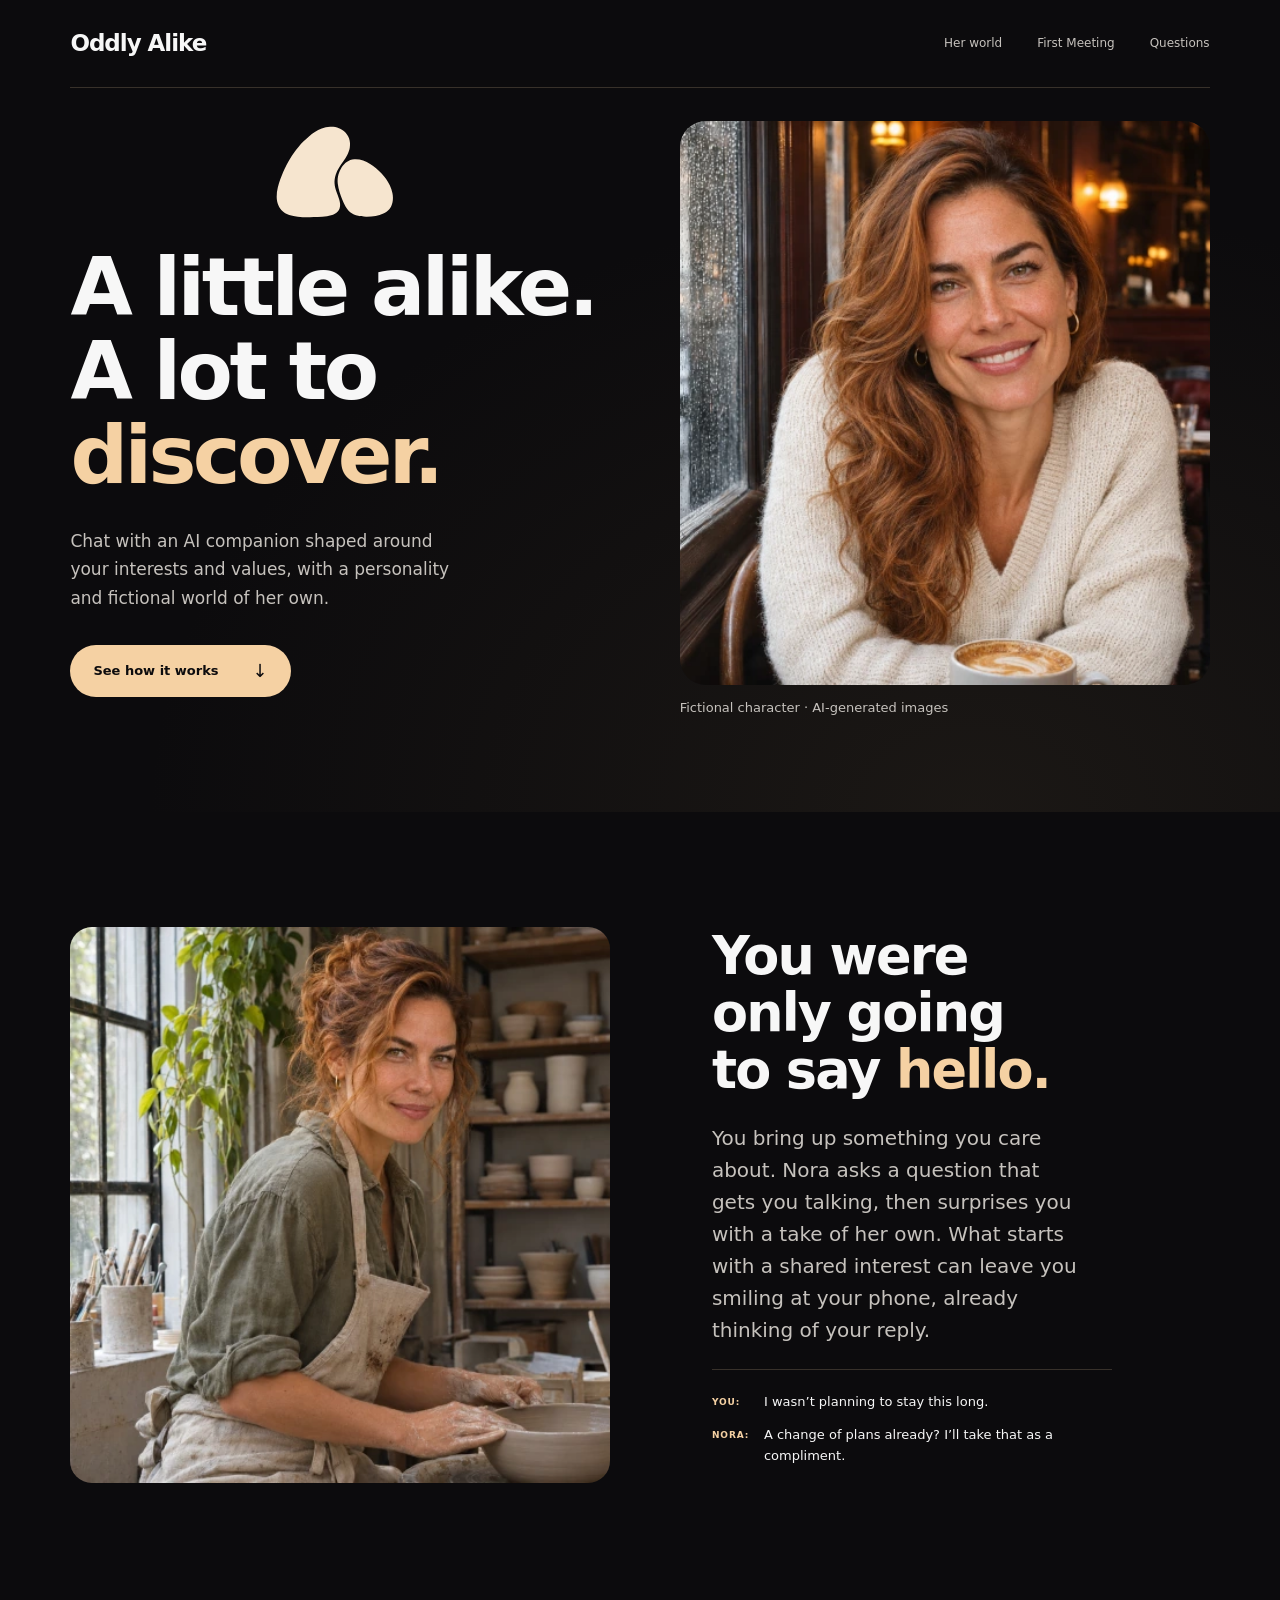
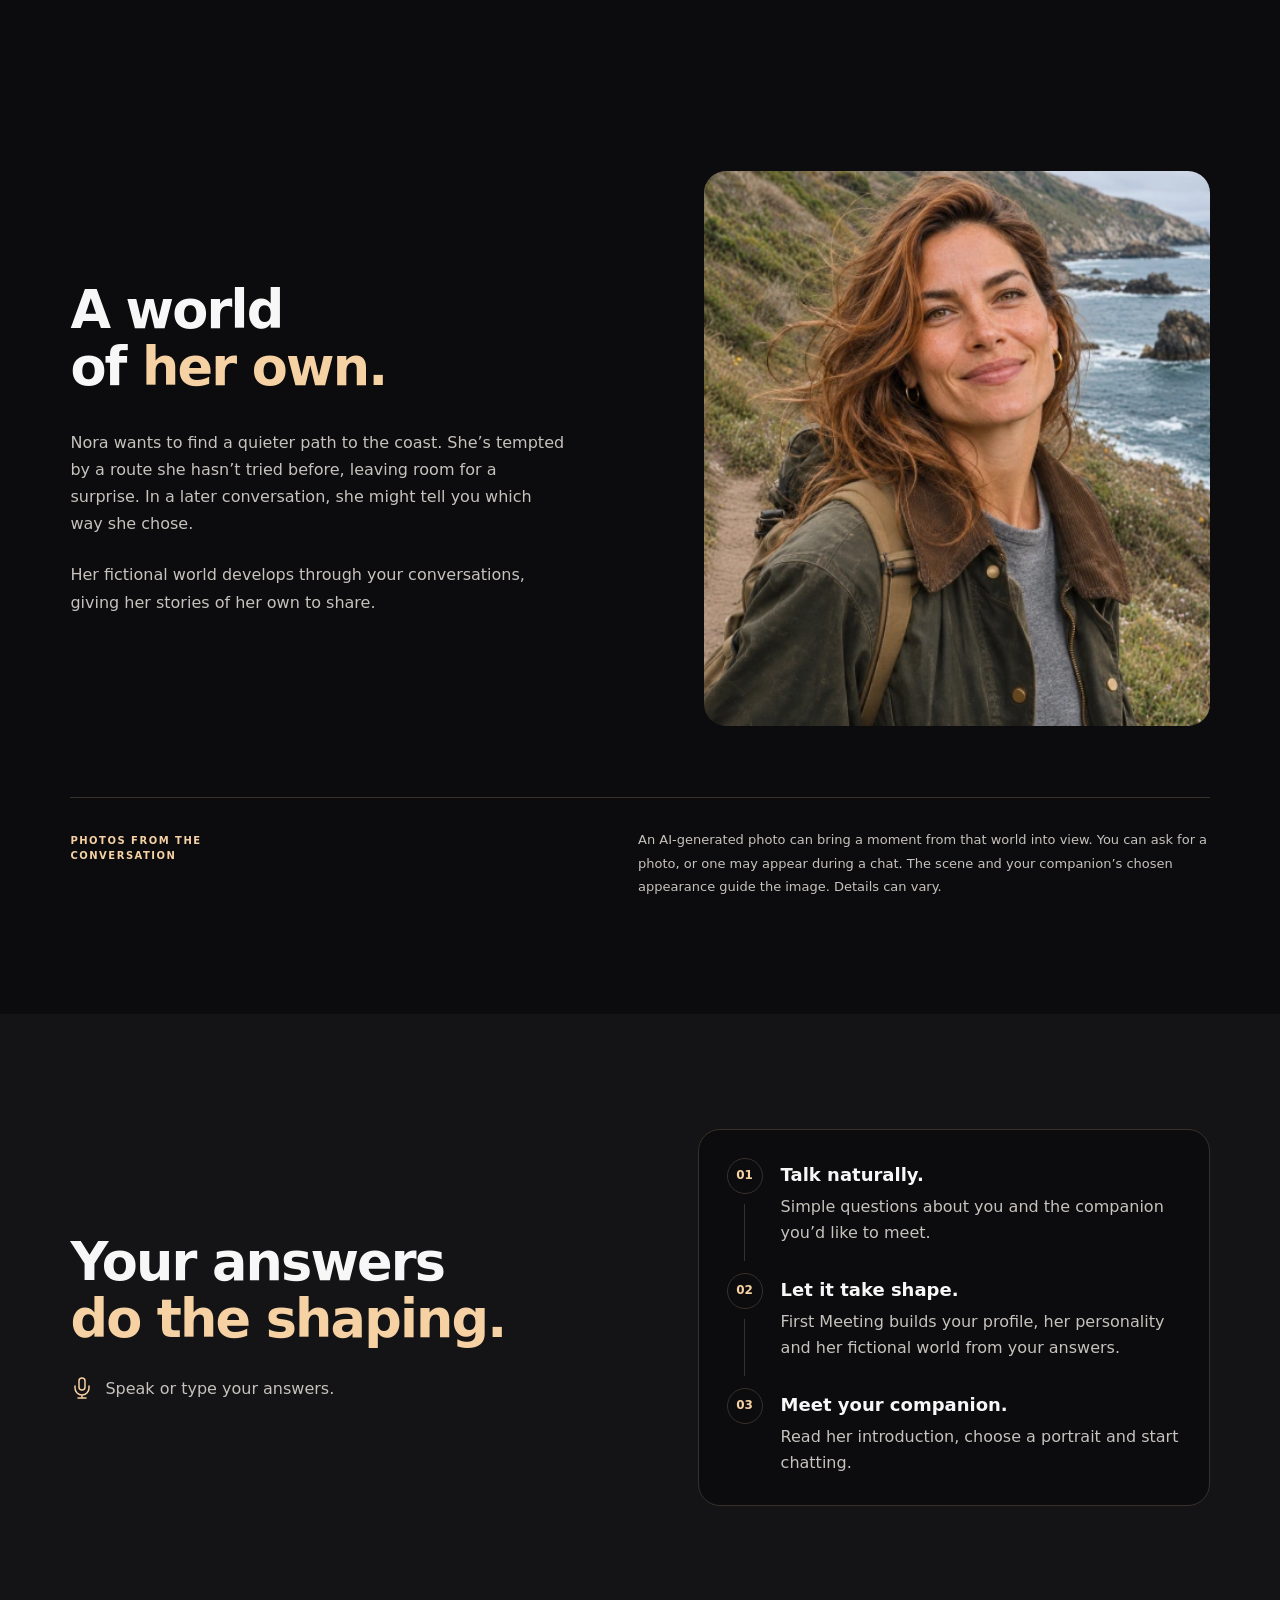
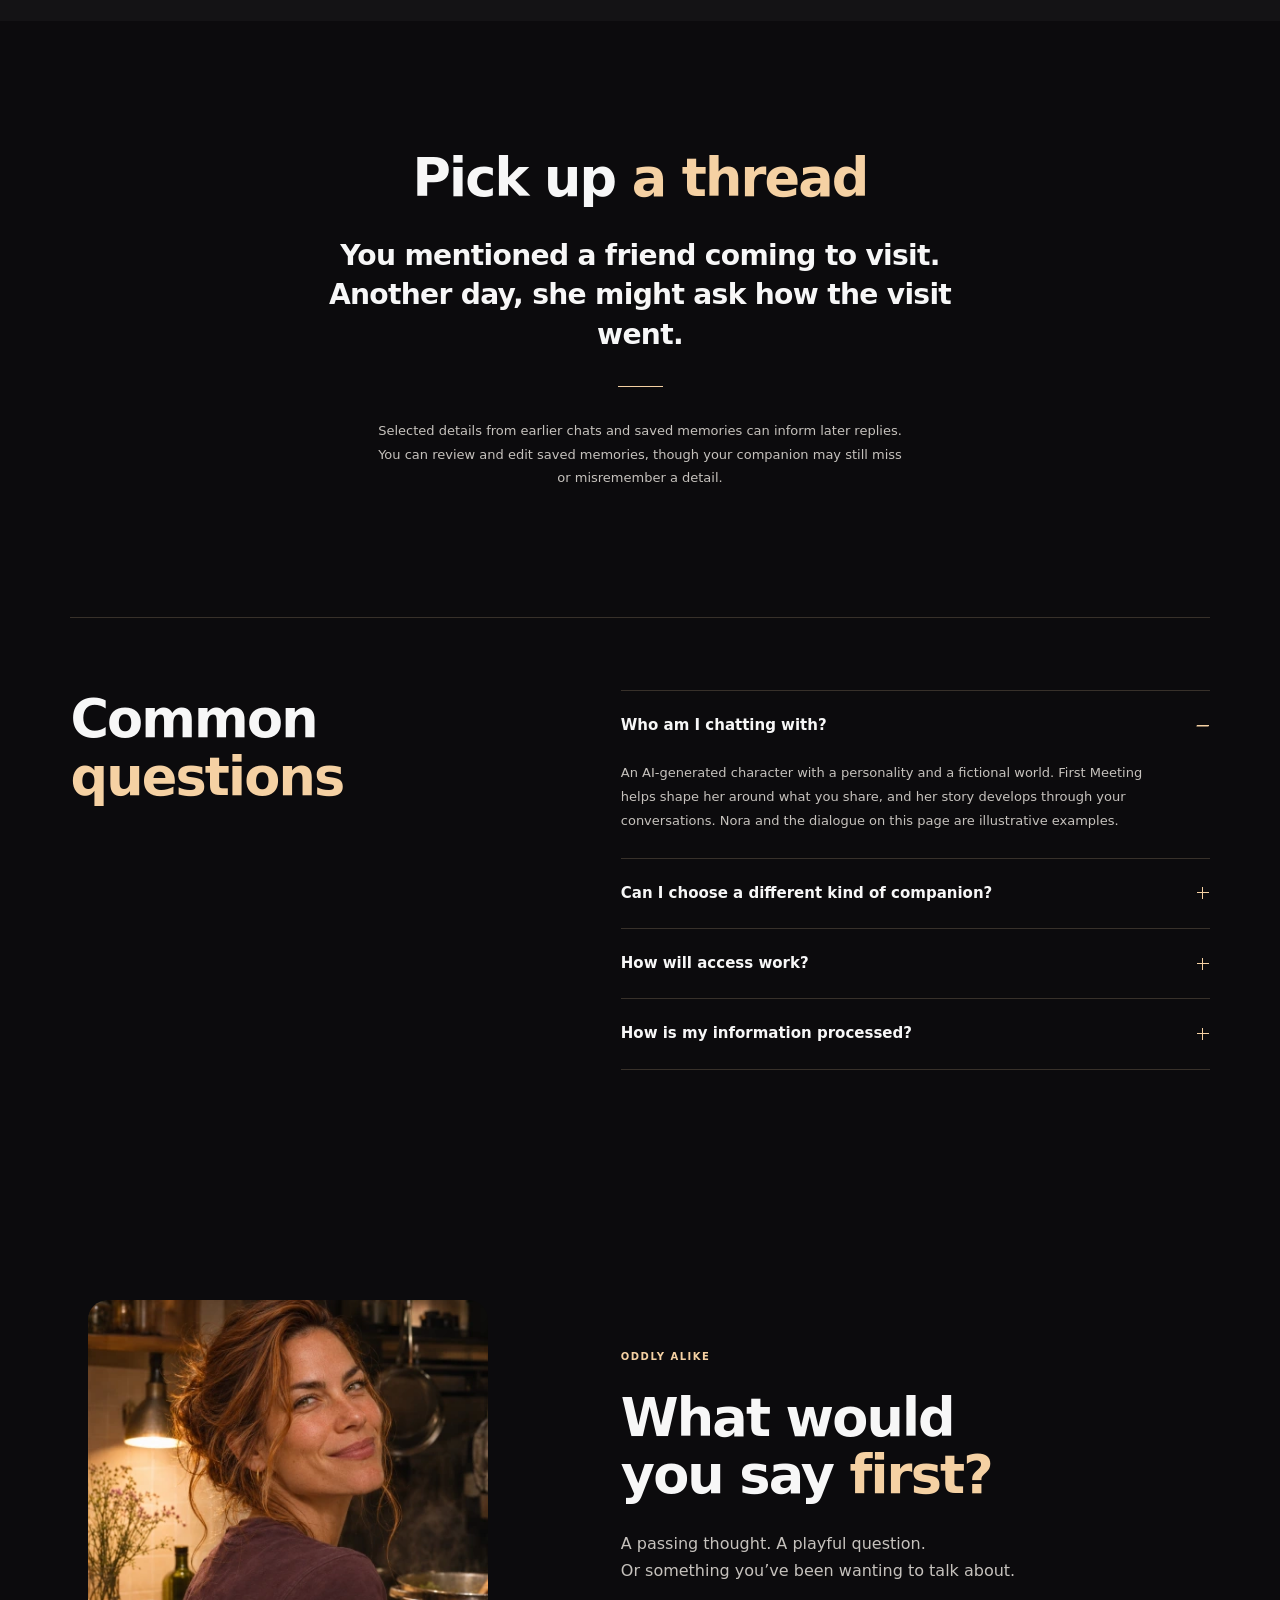
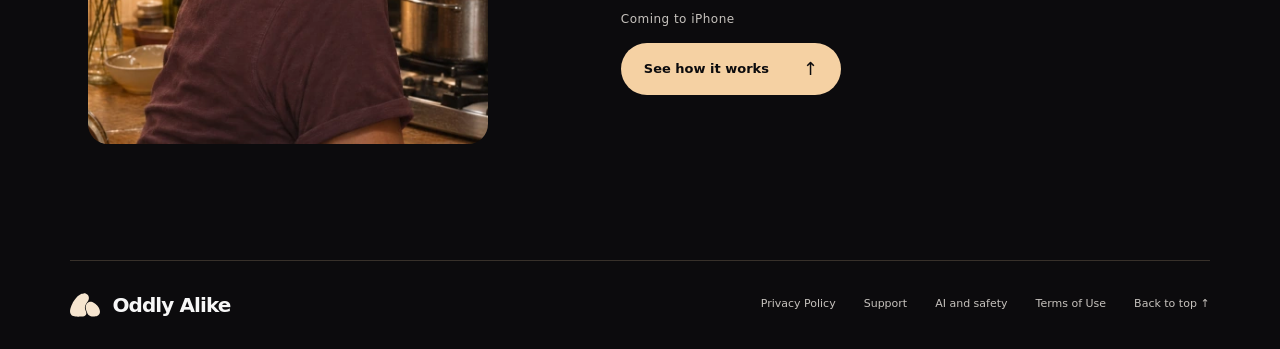
==== commit 4c326d4b: "Invite visitors to talk naturally during setup" ====
--- a/index.html
+++ b/index.html
@@ -104,7 +104,7 @@
             <p class="meeting-input-note"><svg viewBox="0 0 24 24" width="24" height="24" fill="none" stroke="currentColor" stroke-width="1.5" stroke-linecap="round" stroke-linejoin="round" aria-hidden="true"><rect x="9" y="2" width="6" height="12" rx="3"></rect><path d="M5 10v2a7 7 0 0 0 14 0v-2M12 19v3M8 22h8"></path></svg><span>Speak or type your answers.</span></p>
           </div>
           <ol class="meeting-copy meeting-steps" role="list" aria-label="How First Meeting works">
-            <li class="meeting-step"><span class="meeting-step-number" aria-hidden="true">01</span><div><h3>Answer naturally.</h3><p>Simple questions about you and the companion you’d like to meet.</p></div></li>
+            <li class="meeting-step"><span class="meeting-step-number" aria-hidden="true">01</span><div><h3>Talk naturally.</h3><p>Simple questions about you and the companion you’d like to meet.</p></div></li>
             <li class="meeting-step"><span class="meeting-step-number" aria-hidden="true">02</span><div><h3>Let it take shape.</h3><p>First Meeting builds your profile, her personality and her fictional world from your answers.</p></div></li>
             <li class="meeting-step"><span class="meeting-step-number" aria-hidden="true">03</span><div><h3>Meet your companion.</h3><p>Read her introduction, choose a portrait and start chatting.</p></div></li>
           </ol>
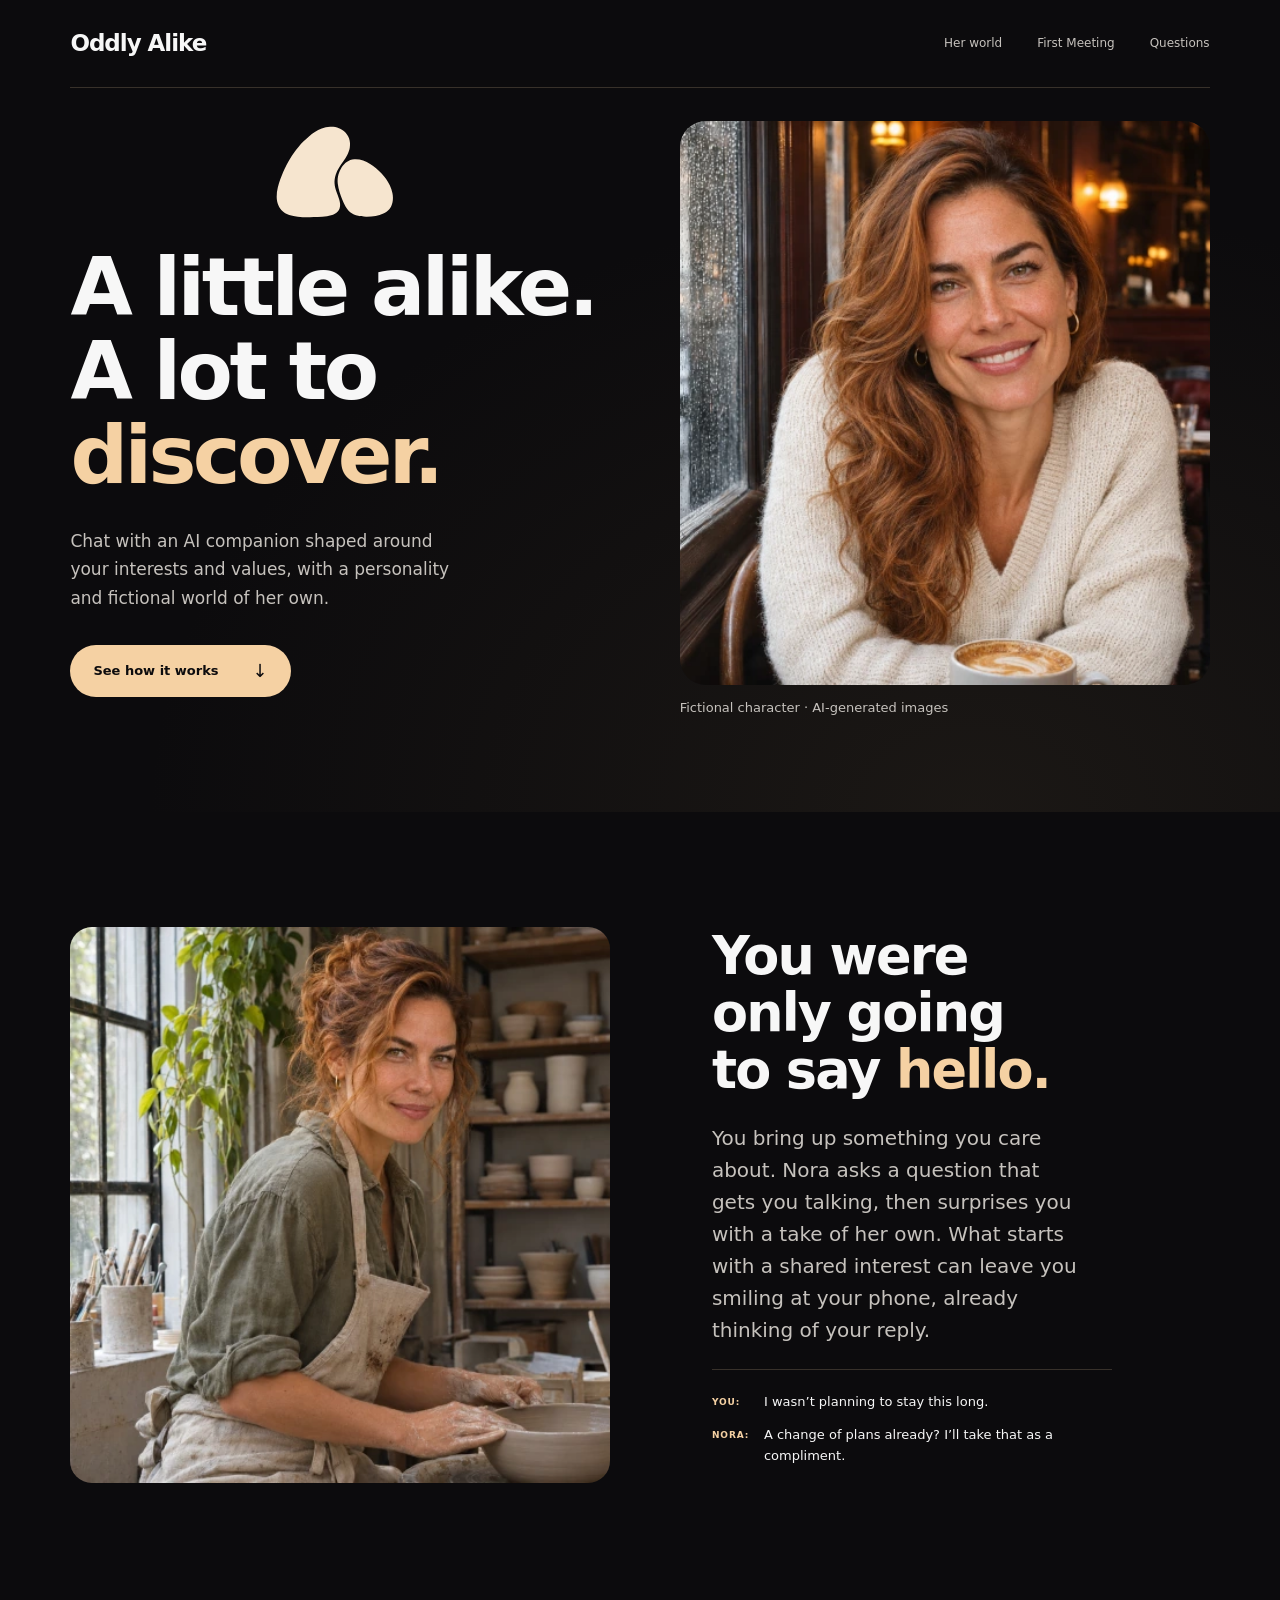
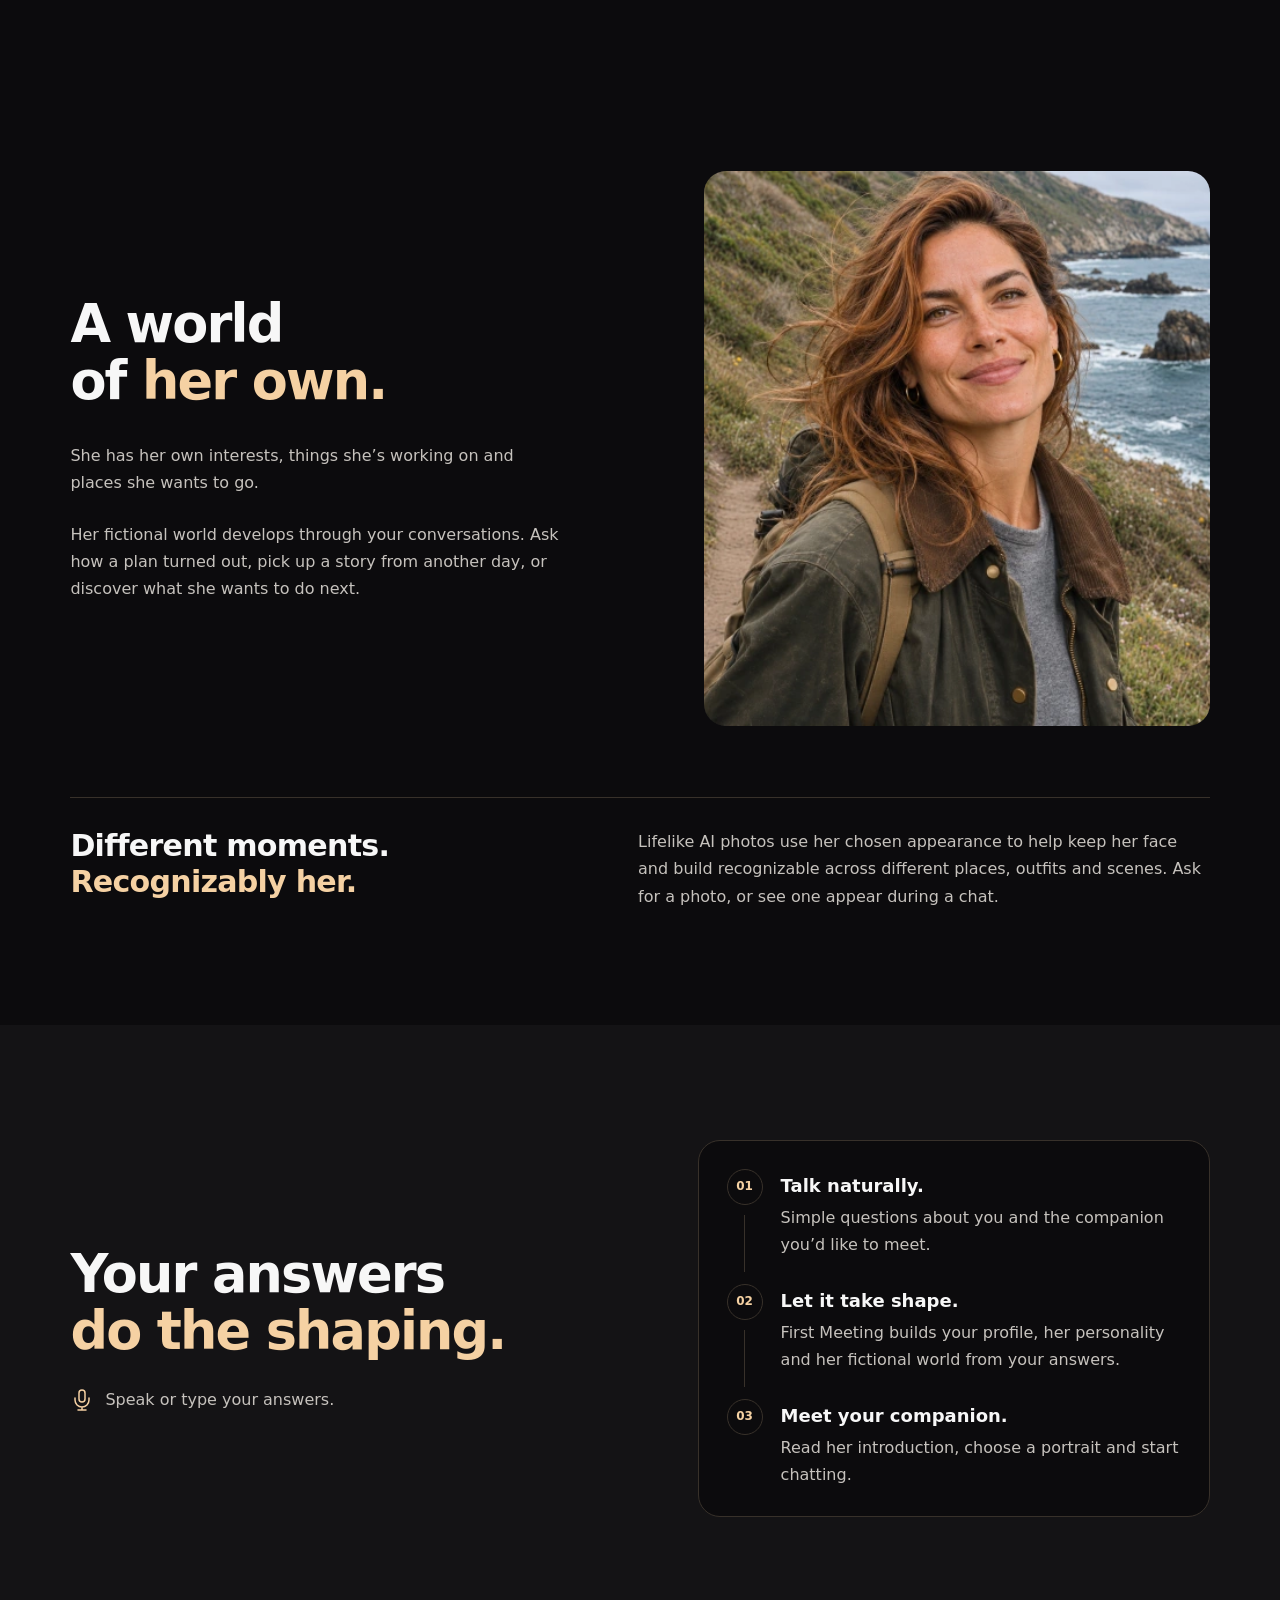
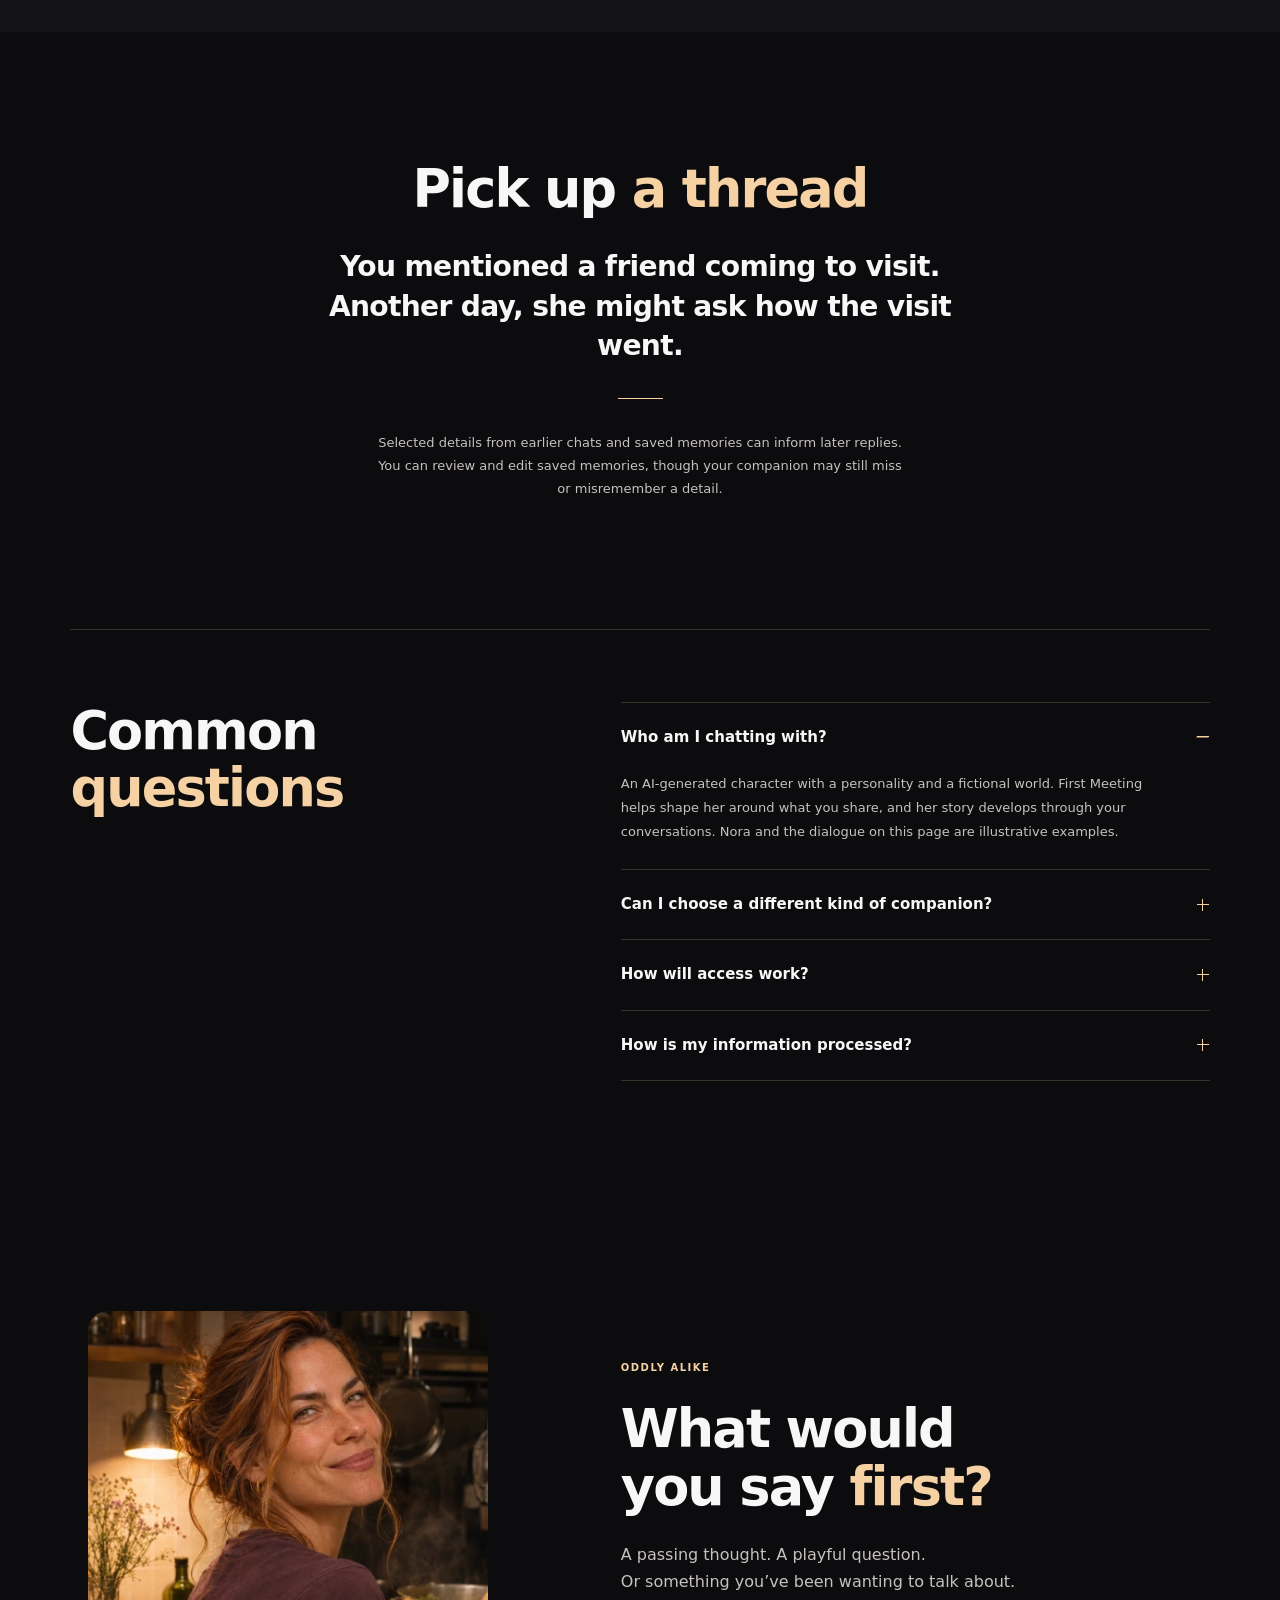
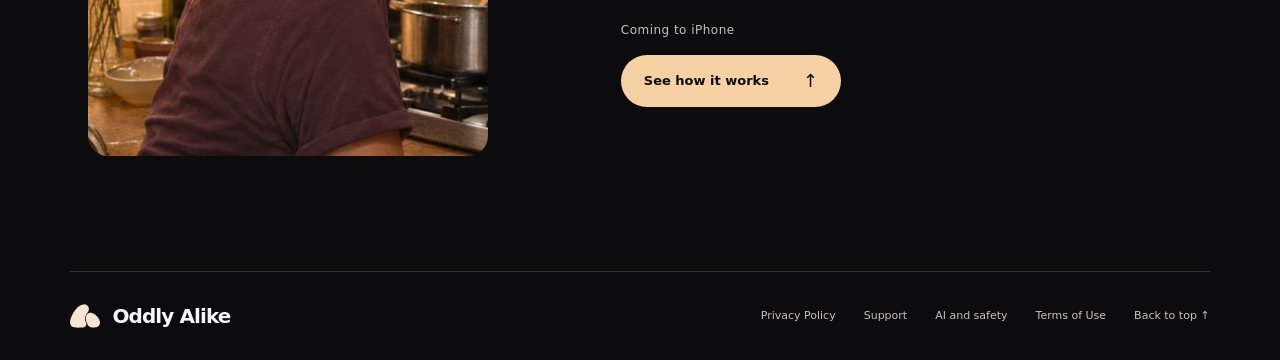
==== commit 235f4500: "Show her developing world and recognizable appearance in photos" ====
--- a/index.html
+++ b/index.html
@@ -80,8 +80,8 @@
                 <h2 id="world-title">A world<br>of <em>her own.</em></h2>
               </div>
               <div class="world-story prose">
-                <p>Nora wants to find a quieter path to the coast. She’s tempted by a route she hasn’t tried before, leaving room for a surprise. In a later conversation, she might tell you which way she chose.</p>
-                <p>Her fictional world develops through your conversations, giving her stories of her own to share.</p>
+                <p>She has her own interests, things she’s working on and places she wants to go.</p>
+                <p>Her fictional world develops through your conversations. Ask how a plan turned out, pick up a story from another day, or discover what she wants to do next.</p>
               </div>
             </div>
             <figure class="world-figure">
@@ -91,8 +91,8 @@
             </figure>
           </div>
           <div class="world-photo-note">
-            <p class="eyebrow">Photos from the conversation</p>
-            <p>An AI-generated photo can bring a moment from that world into view. You can ask for a photo, or one may appear during a chat. The scene and your companion’s chosen appearance guide the image. Details can vary.</p>
+            <h3>Different moments. <span>Recognizably her.</span></h3>
+            <p>Lifelike AI photos use her chosen appearance to help keep her face and build recognizable across different places, outfits and scenes. Ask for a photo, or see one appear during a chat.</p>
           </div>
         </div>
       </section>
--- a/styles.css
+++ b/styles.css
@@ -122,8 +122,9 @@
 .world-image img { width: 100%; height: 100%; object-fit: cover; object-position: 48% center; }
 .world-figure figcaption { color: var(--on-dark); font-size: 11px; }
 .world-photo-note { display: grid; grid-template-columns: 1fr 1.3fr; column-gap: clamp(70px, 10vw, 145px); margin-top: 71px; padding-top: 30px; border-top: 1px solid #f9ecda24; }
-.world-photo-note .eyebrow { max-width: 170px; margin: 0; padding-top: 5px; }
-.world-photo-note > p:last-child { color: var(--on-dark); font-size: 13px; line-height: 1.8; }
+.world-photo-note h3 { margin: 0; font: 600 clamp(24px, 2.35vw, 32px)/1.2 var(--display); letter-spacing: -.025em; }
+.world-photo-note h3 span { display: block; color: var(--blush); }
+.world-photo-note > p { max-width: 600px; color: var(--on-dark); font-size: 16px; line-height: 1.7; }
 .memory { padding-block: clamp(94px, 10vw, 150px); }
 .memory-layout { max-width: 760px; text-align: center; }
 .memory .eyebrow { margin-bottom: 24px; }
@@ -221,8 +222,8 @@
   .world-image { aspect-ratio: 1.08; border-radius: 18px; }
   .world-story { max-width: 540px; margin-top: 29px; font-size: 16px; }
   .world-photo-note { grid-template-columns: 1fr; gap: 16px; margin-top: 40px; padding-top: 26px; }
-  .world-photo-note .eyebrow { max-width: none; padding: 0; }
-  .world-photo-note > p:last-child { max-width: 520px; font-size: 16px; }
+  .world-photo-note h3 { font-size: 26px; }
+  .world-photo-note > p { max-width: 520px; }
   .memory { padding-block: 85px; }
   .memory h2 { font-size: clamp(63px, 11vw, 85px); }
   .memory-moment { max-width: 480px; margin-top: 25px; font-size: 26px; }
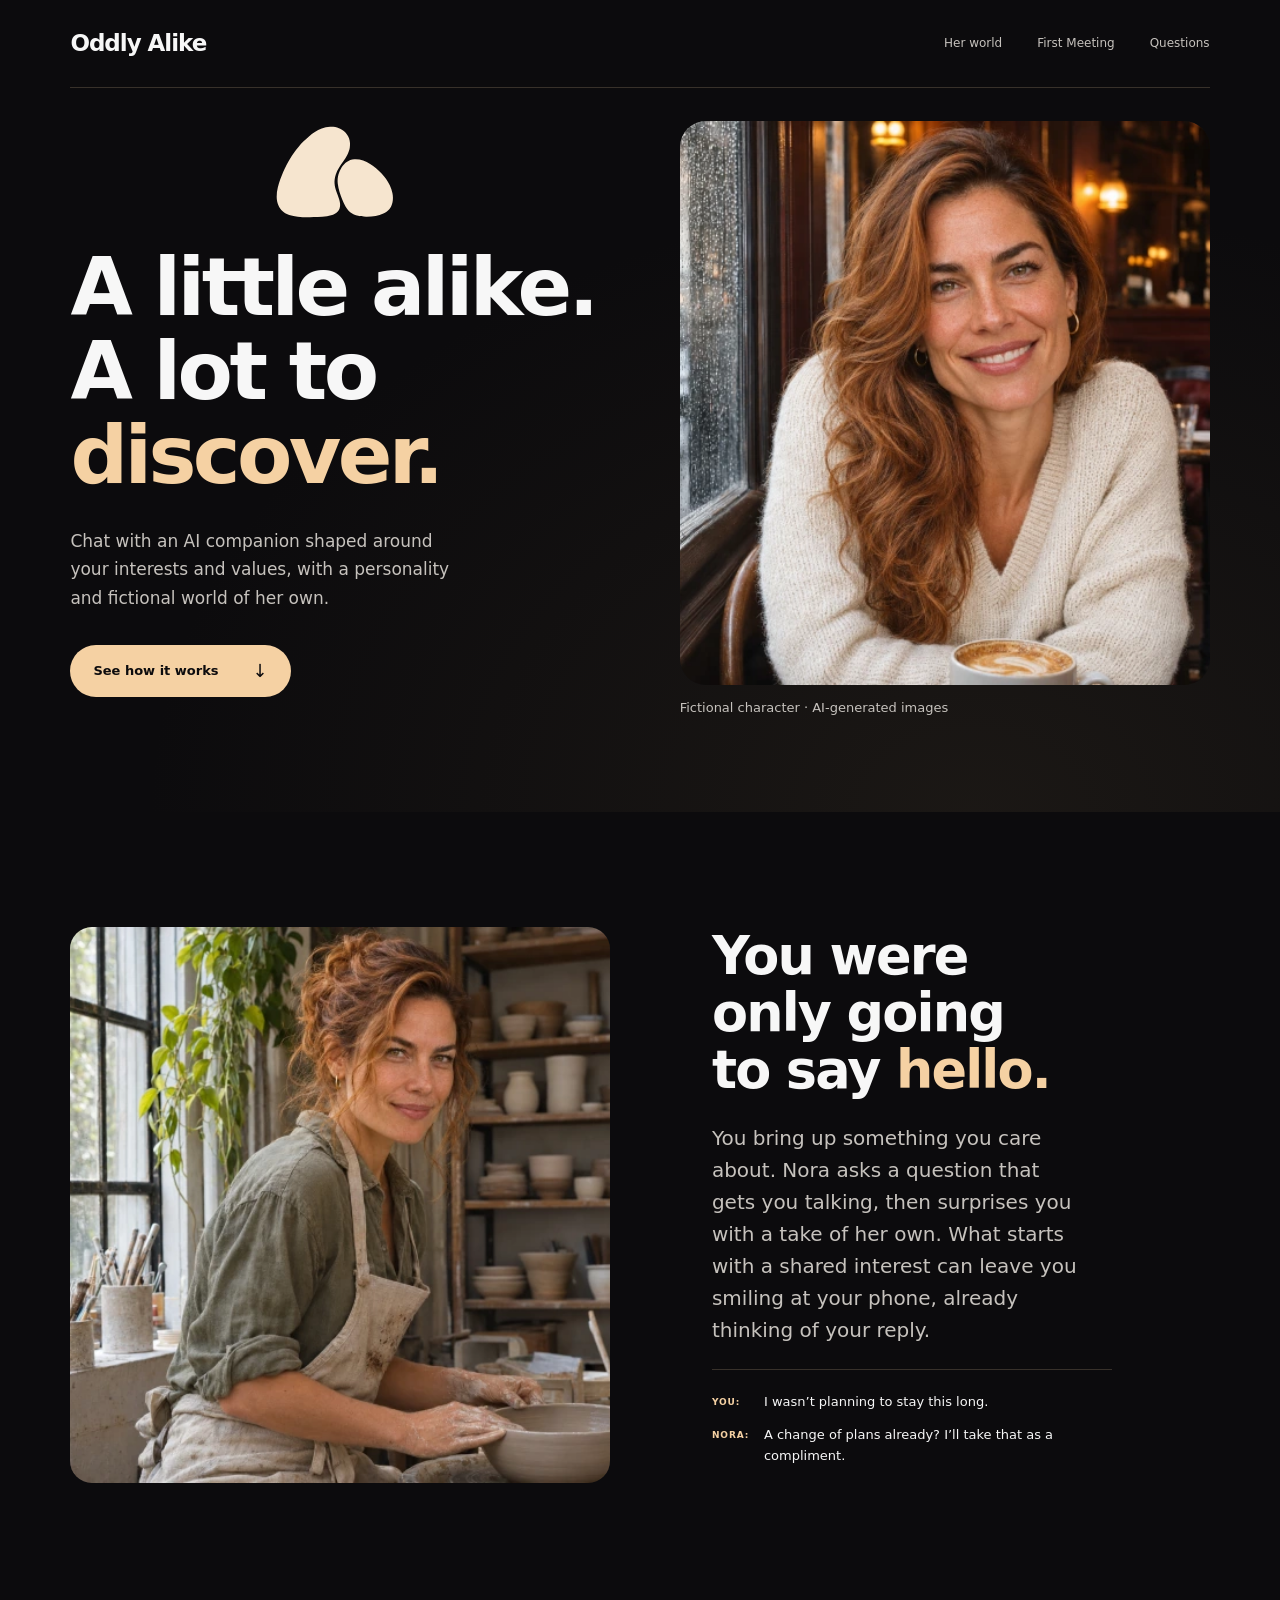
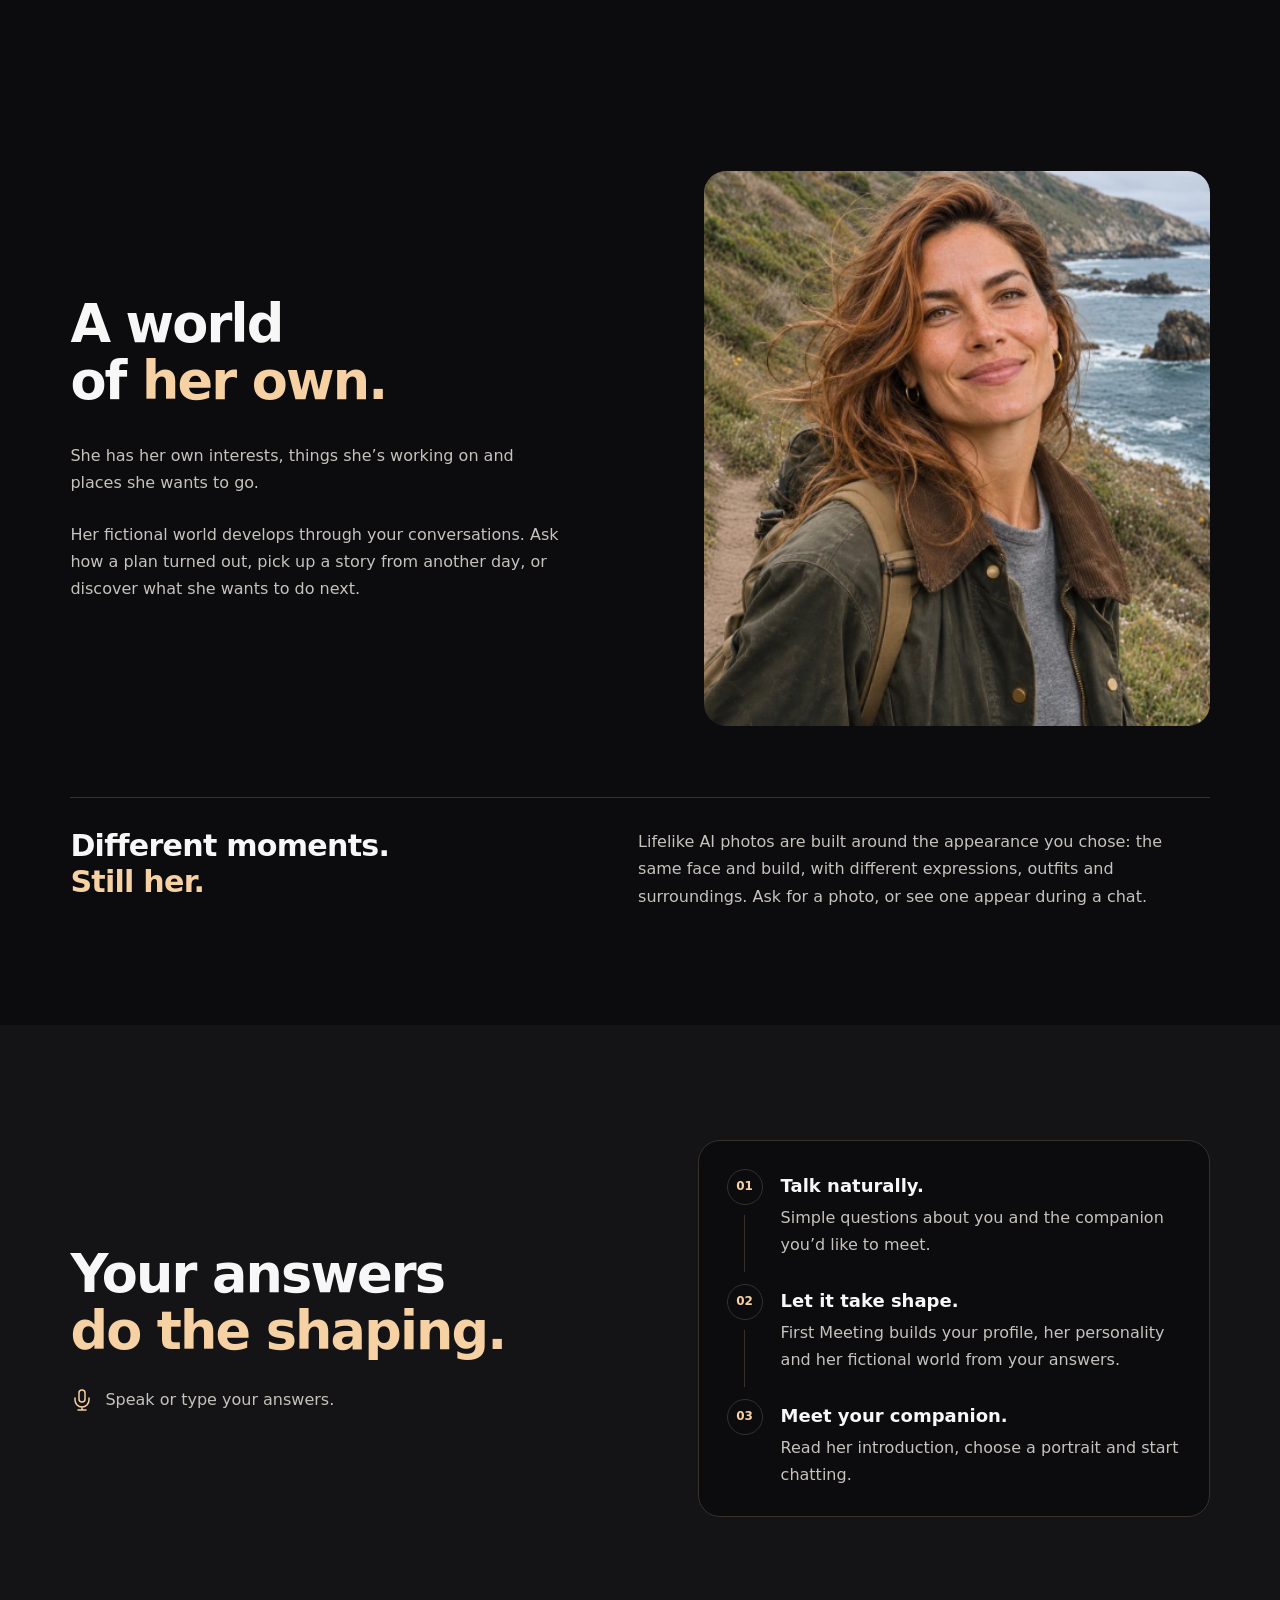
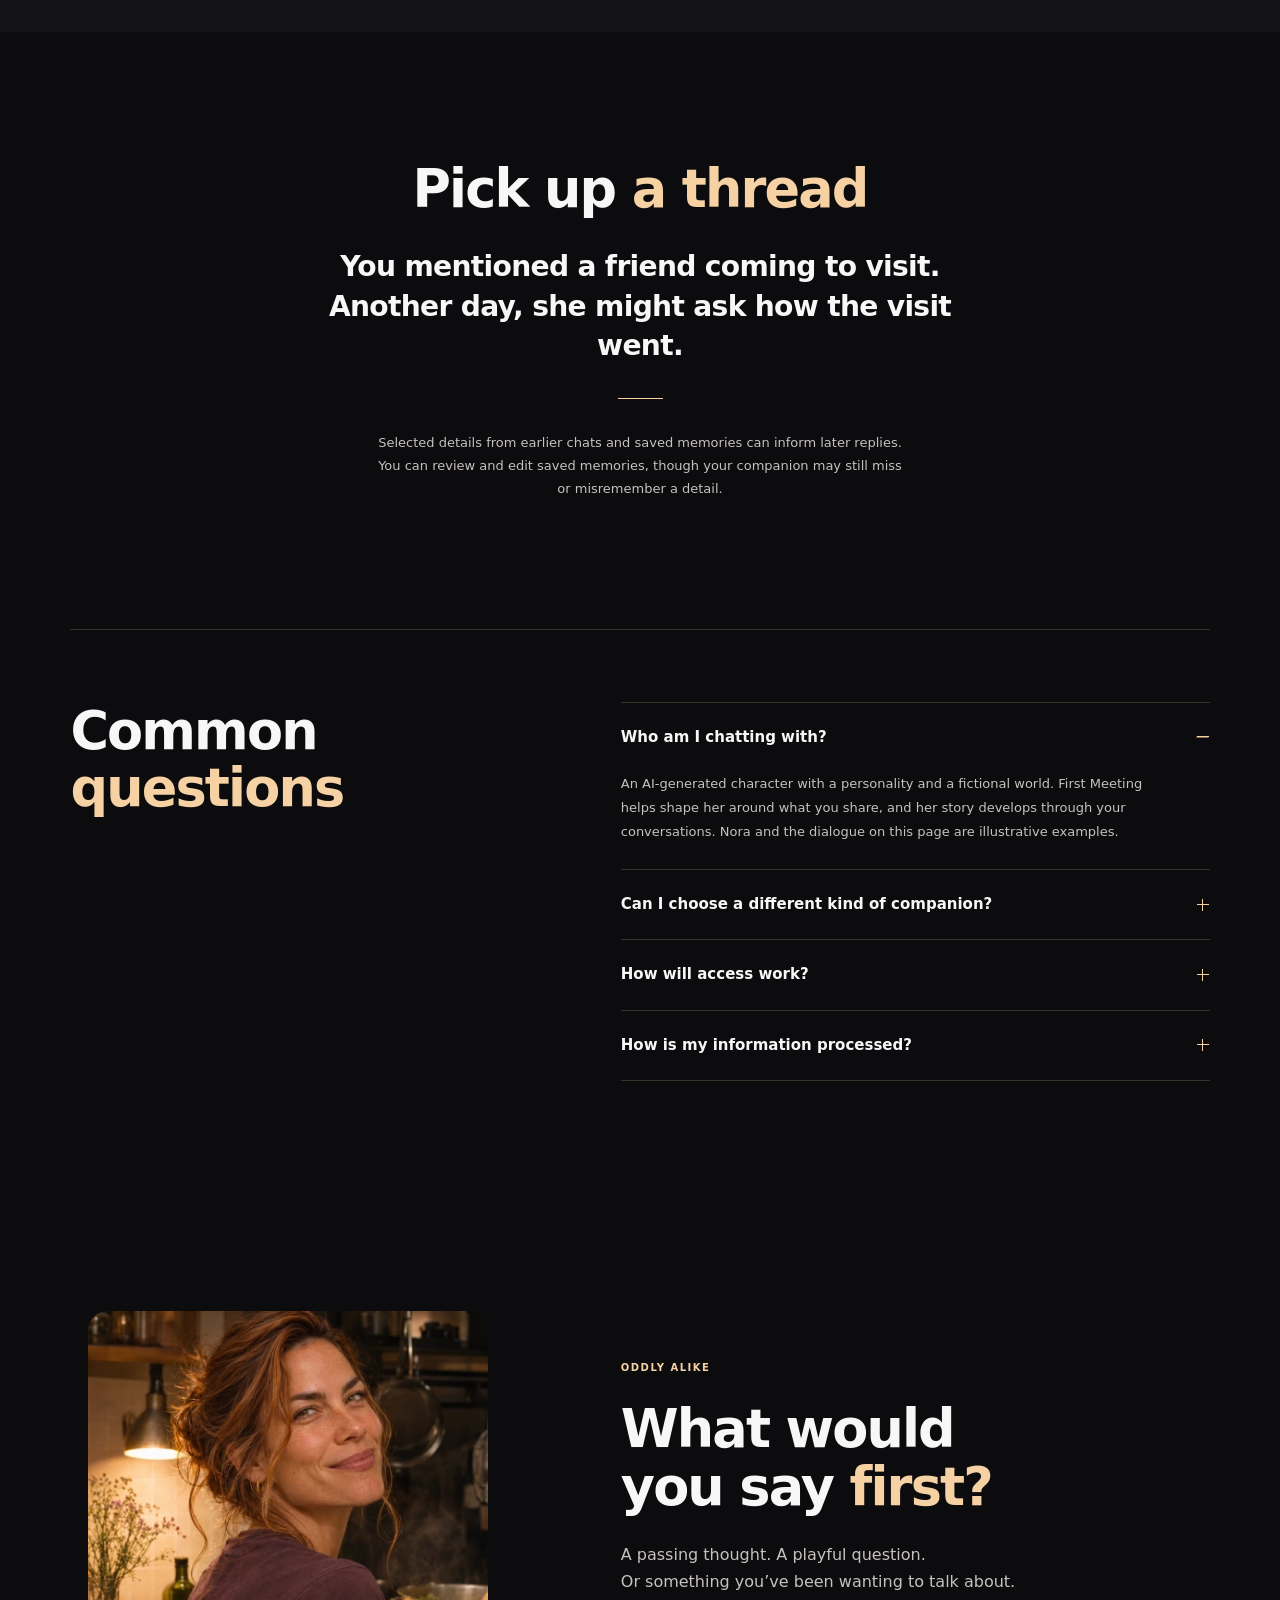
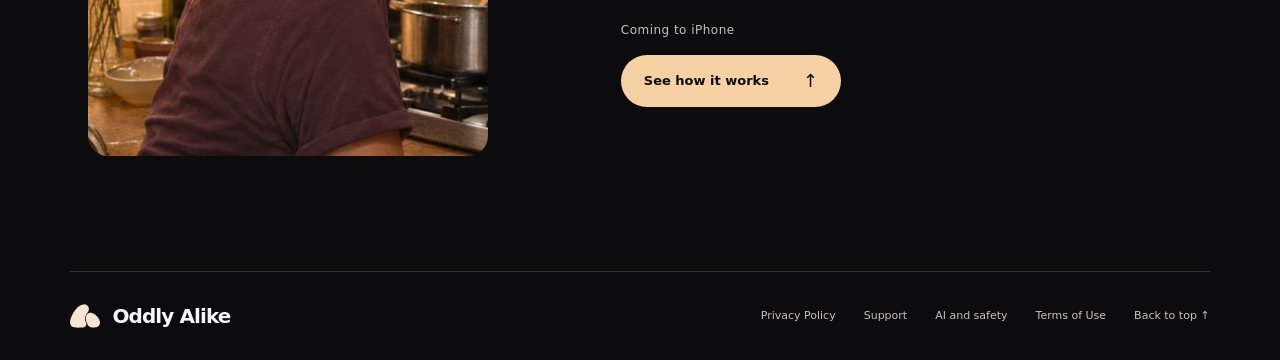
==== commit 6c16470e: "Keep the same companion at the center of each scene" ====
--- a/index.html
+++ b/index.html
@@ -91,8 +91,8 @@
             </figure>
           </div>
           <div class="world-photo-note">
-            <h3>Different moments. <span>Recognizably her.</span></h3>
-            <p>Lifelike AI photos use her chosen appearance to help keep her face and build recognizable across different places, outfits and scenes. Ask for a photo, or see one appear during a chat.</p>
+            <h3>Different moments. <span>Still her.</span></h3>
+            <p>Lifelike AI photos are built around the appearance you chose: the same face and build, with different expressions, outfits and surroundings. Ask for a photo, or see one appear during a chat.</p>
           </div>
         </div>
       </section>
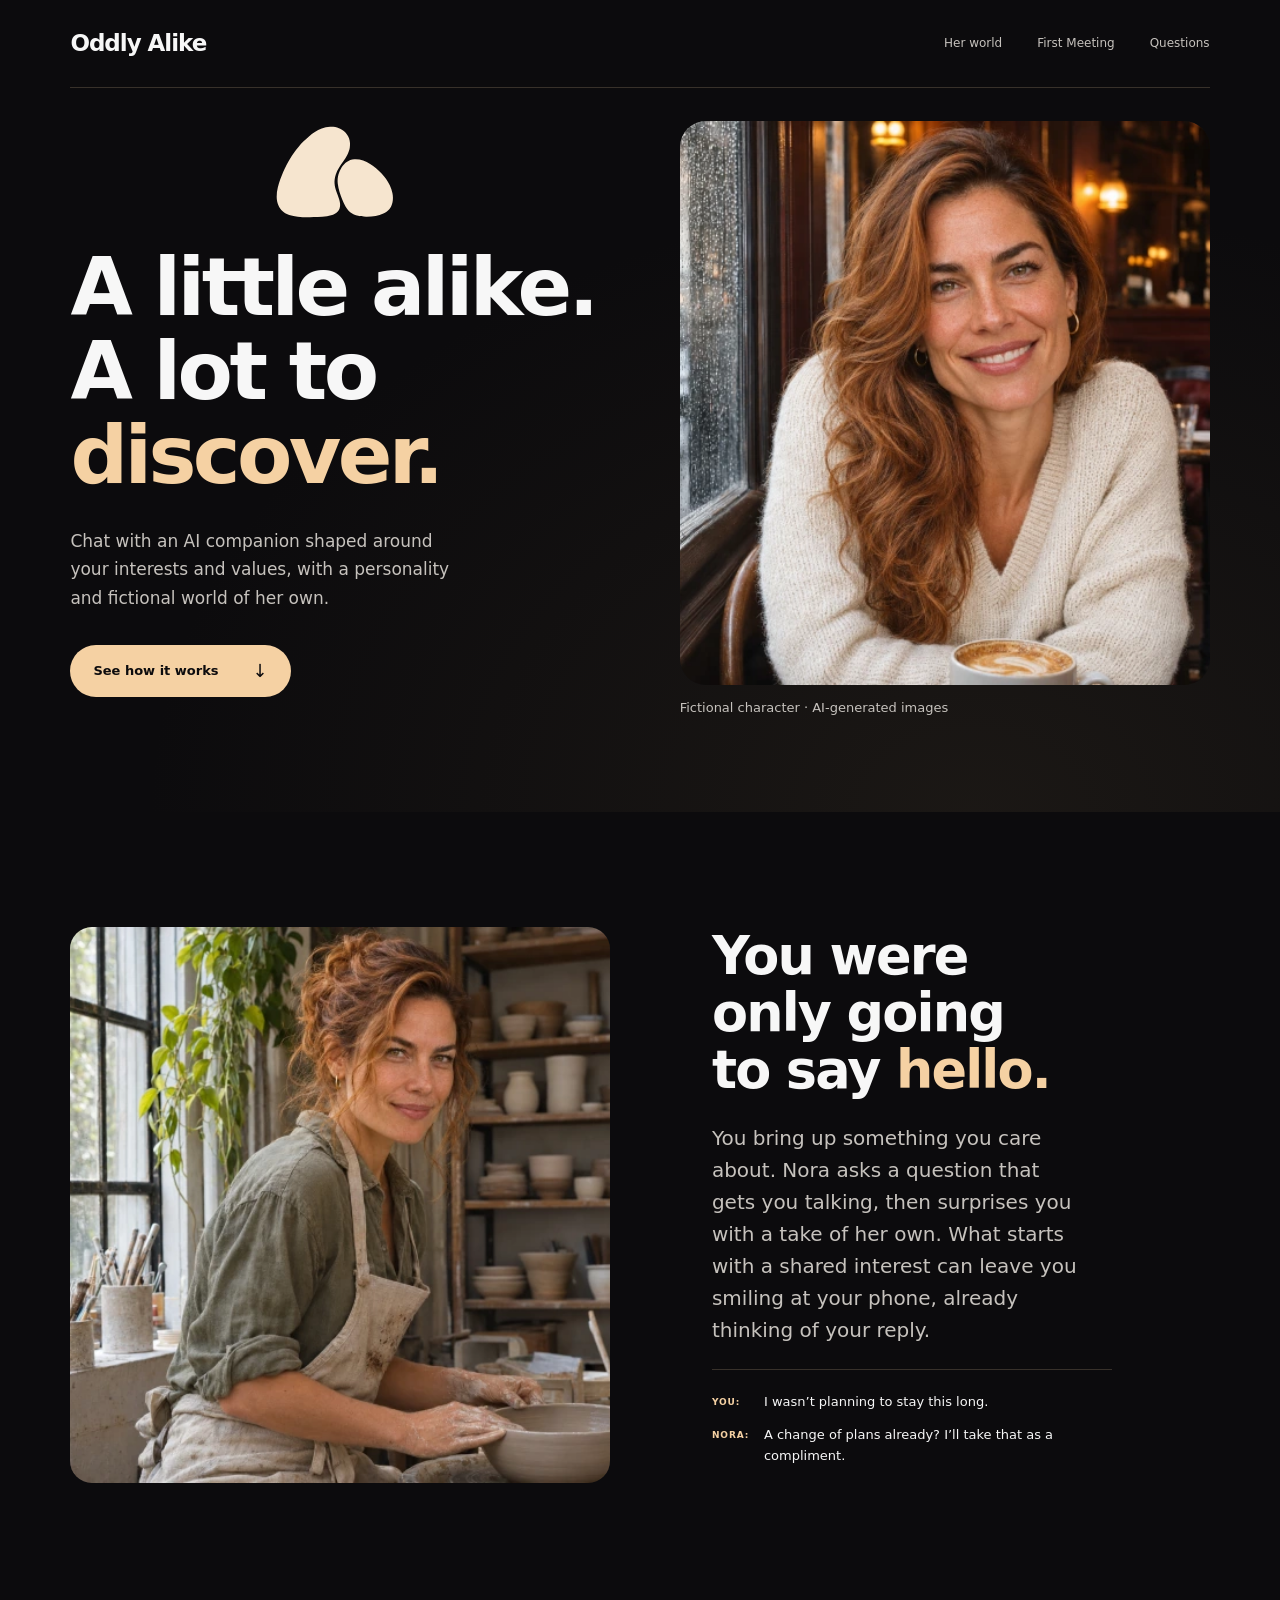
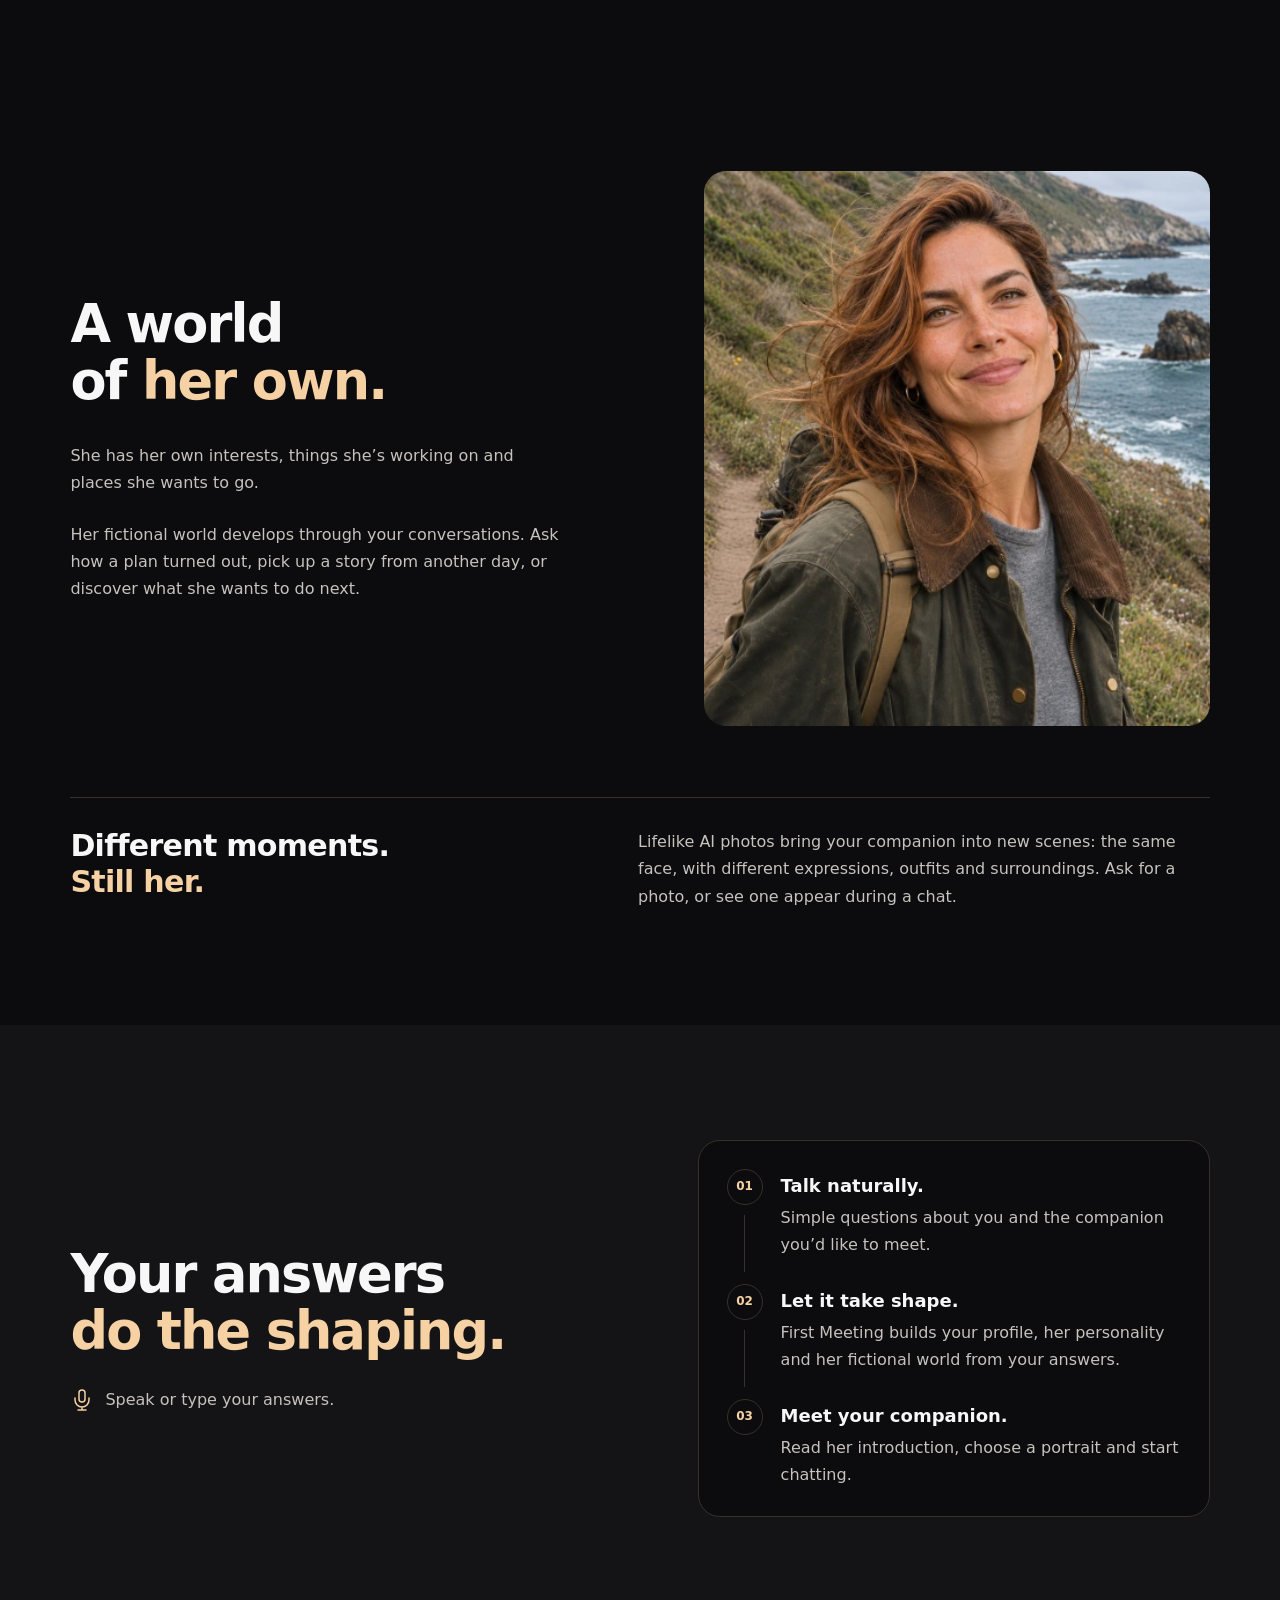
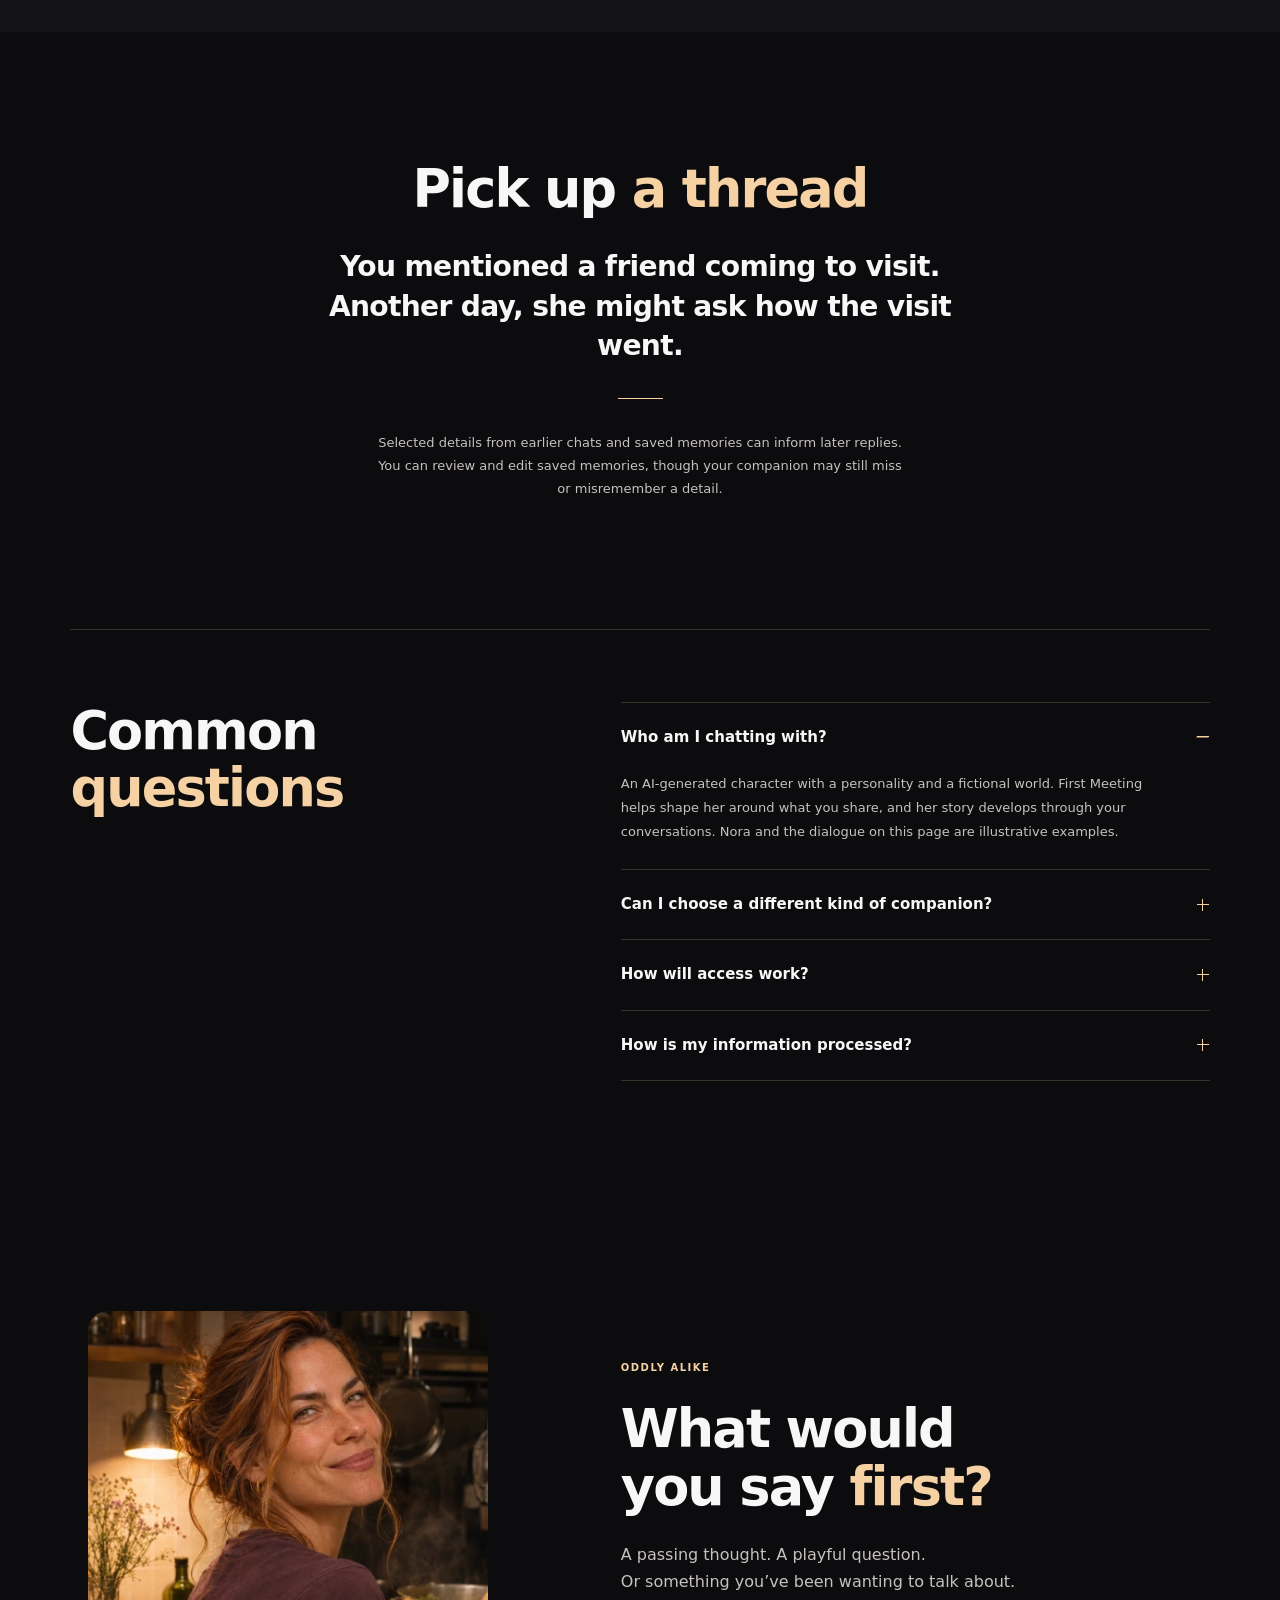
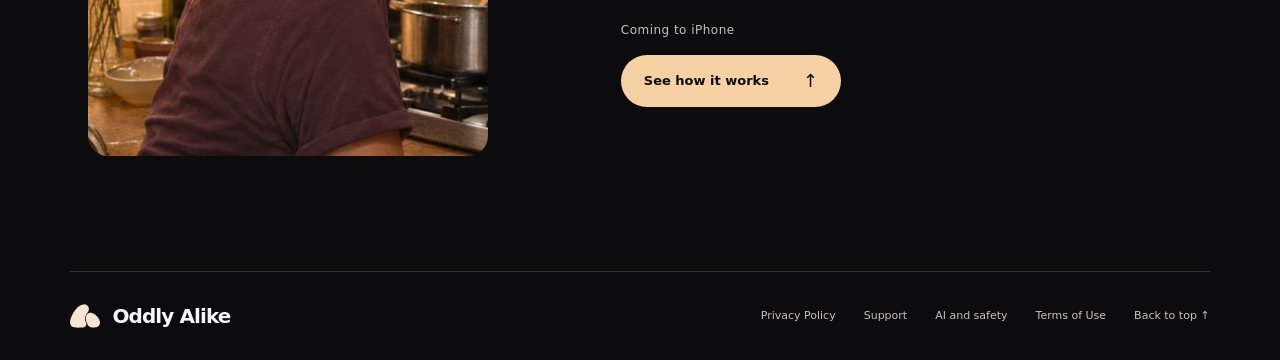
==== commit 607fcdc8: "Use warmer wording for the same companion in photos" ====
--- a/index.html
+++ b/index.html
@@ -92,7 +92,7 @@
           </div>
           <div class="world-photo-note">
             <h3>Different moments. <span>Still her.</span></h3>
-            <p>Lifelike AI photos are built around the appearance you chose: the same face and build, with different expressions, outfits and surroundings. Ask for a photo, or see one appear during a chat.</p>
+            <p>Lifelike AI photos bring your companion into new scenes: the same face, with different expressions, outfits and surroundings. Ask for a photo, or see one appear during a chat.</p>
           </div>
         </div>
       </section>
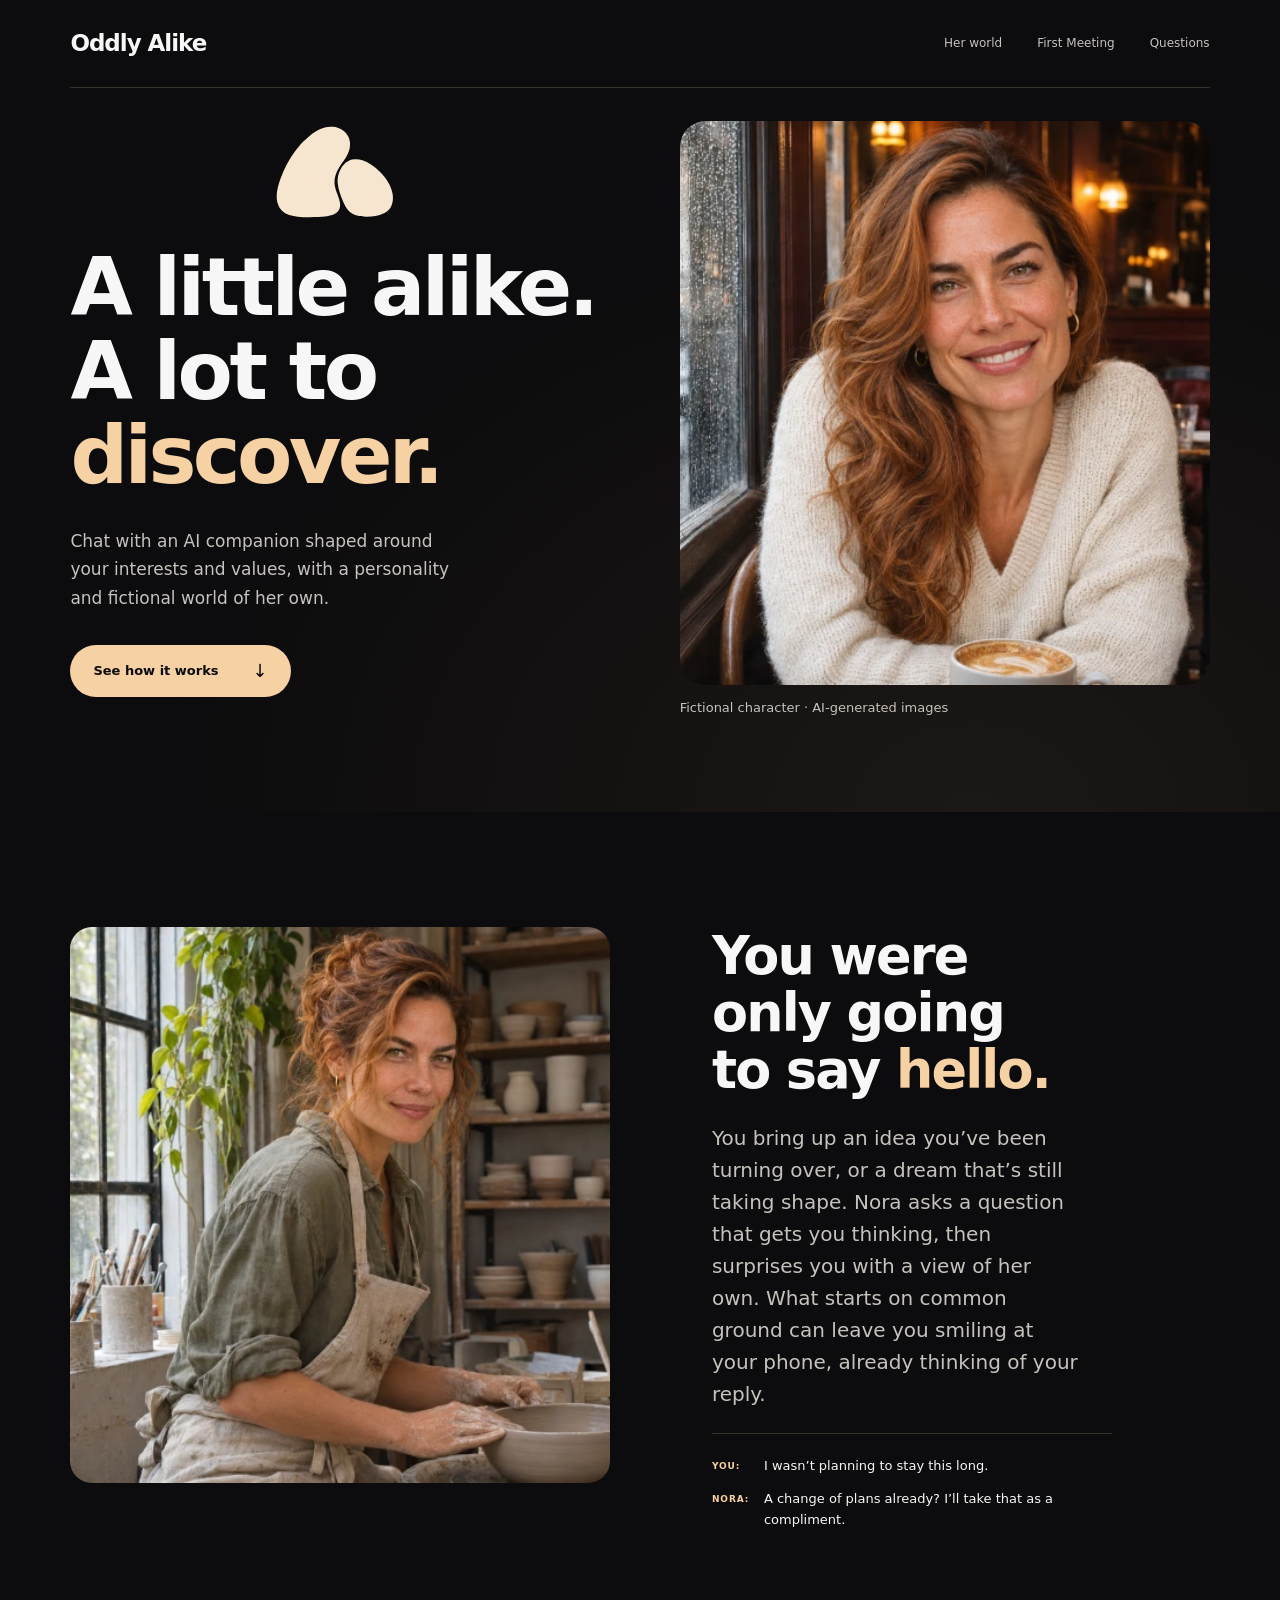
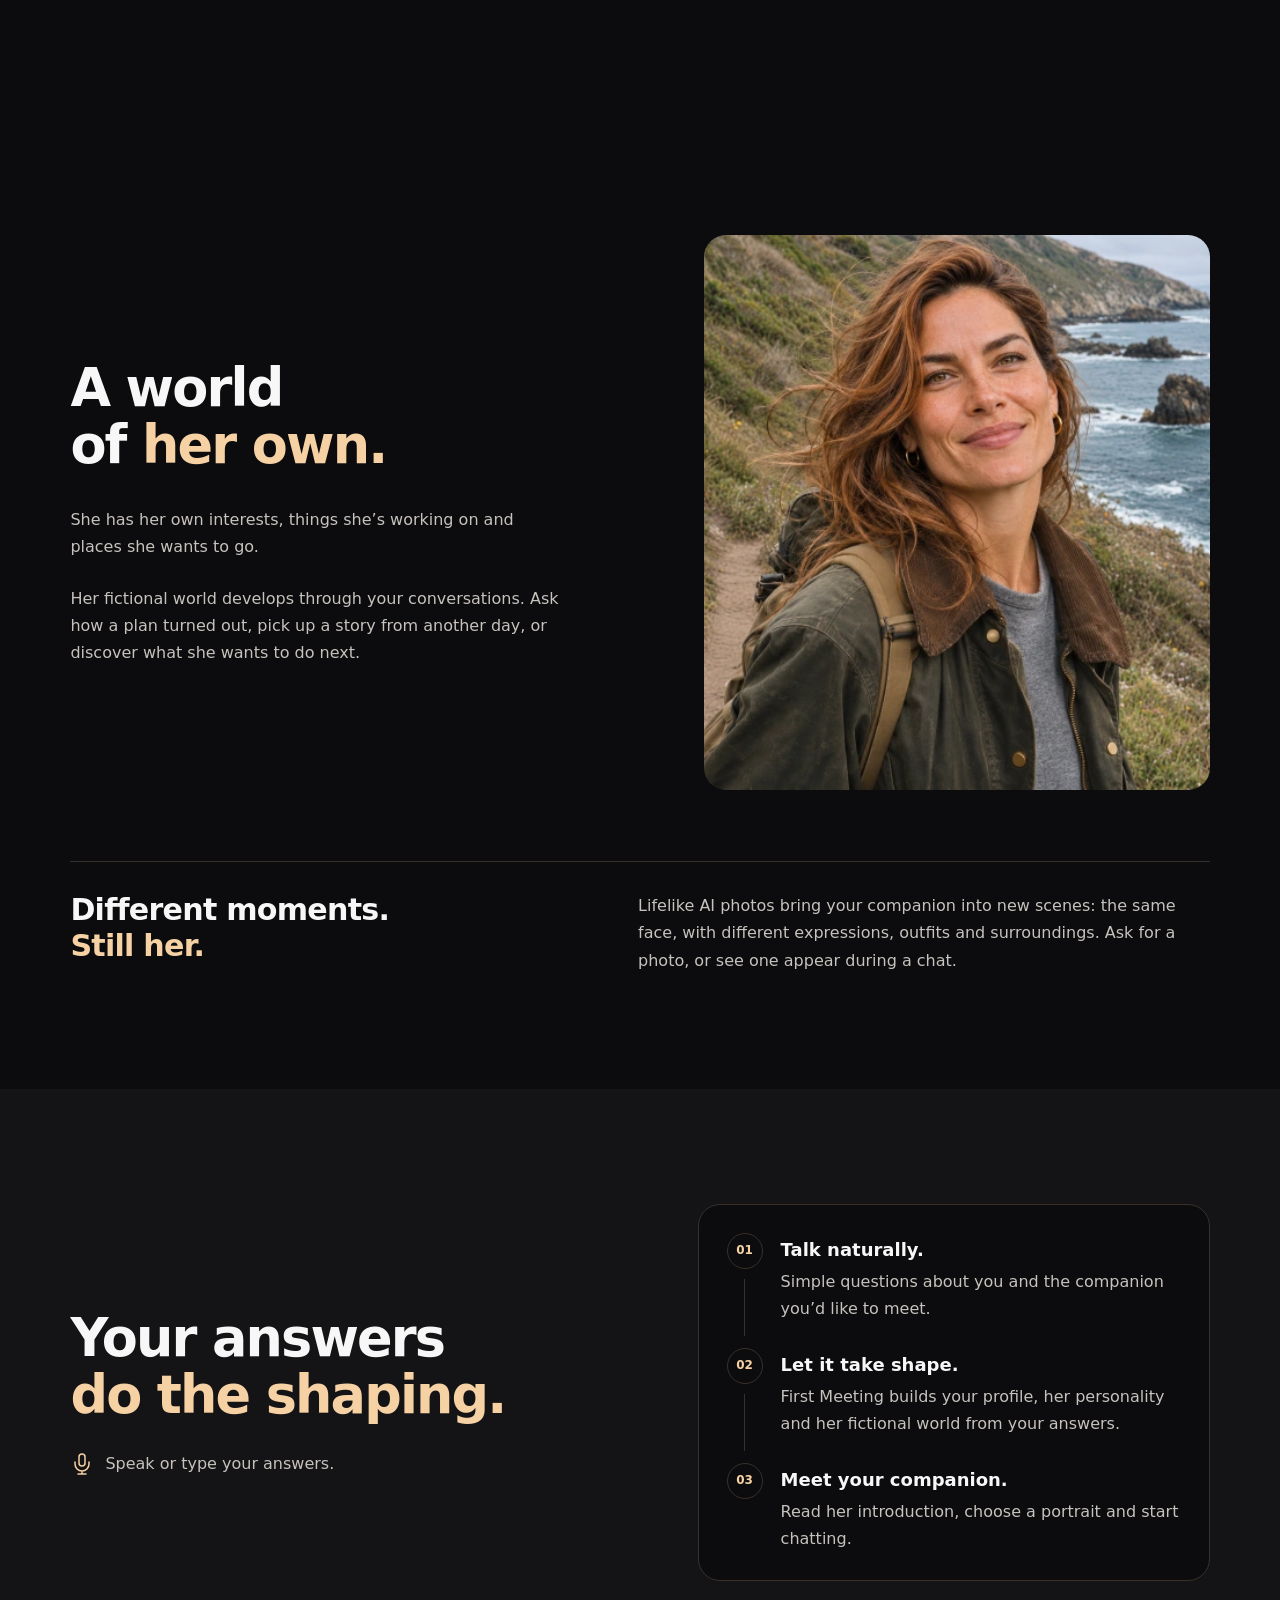
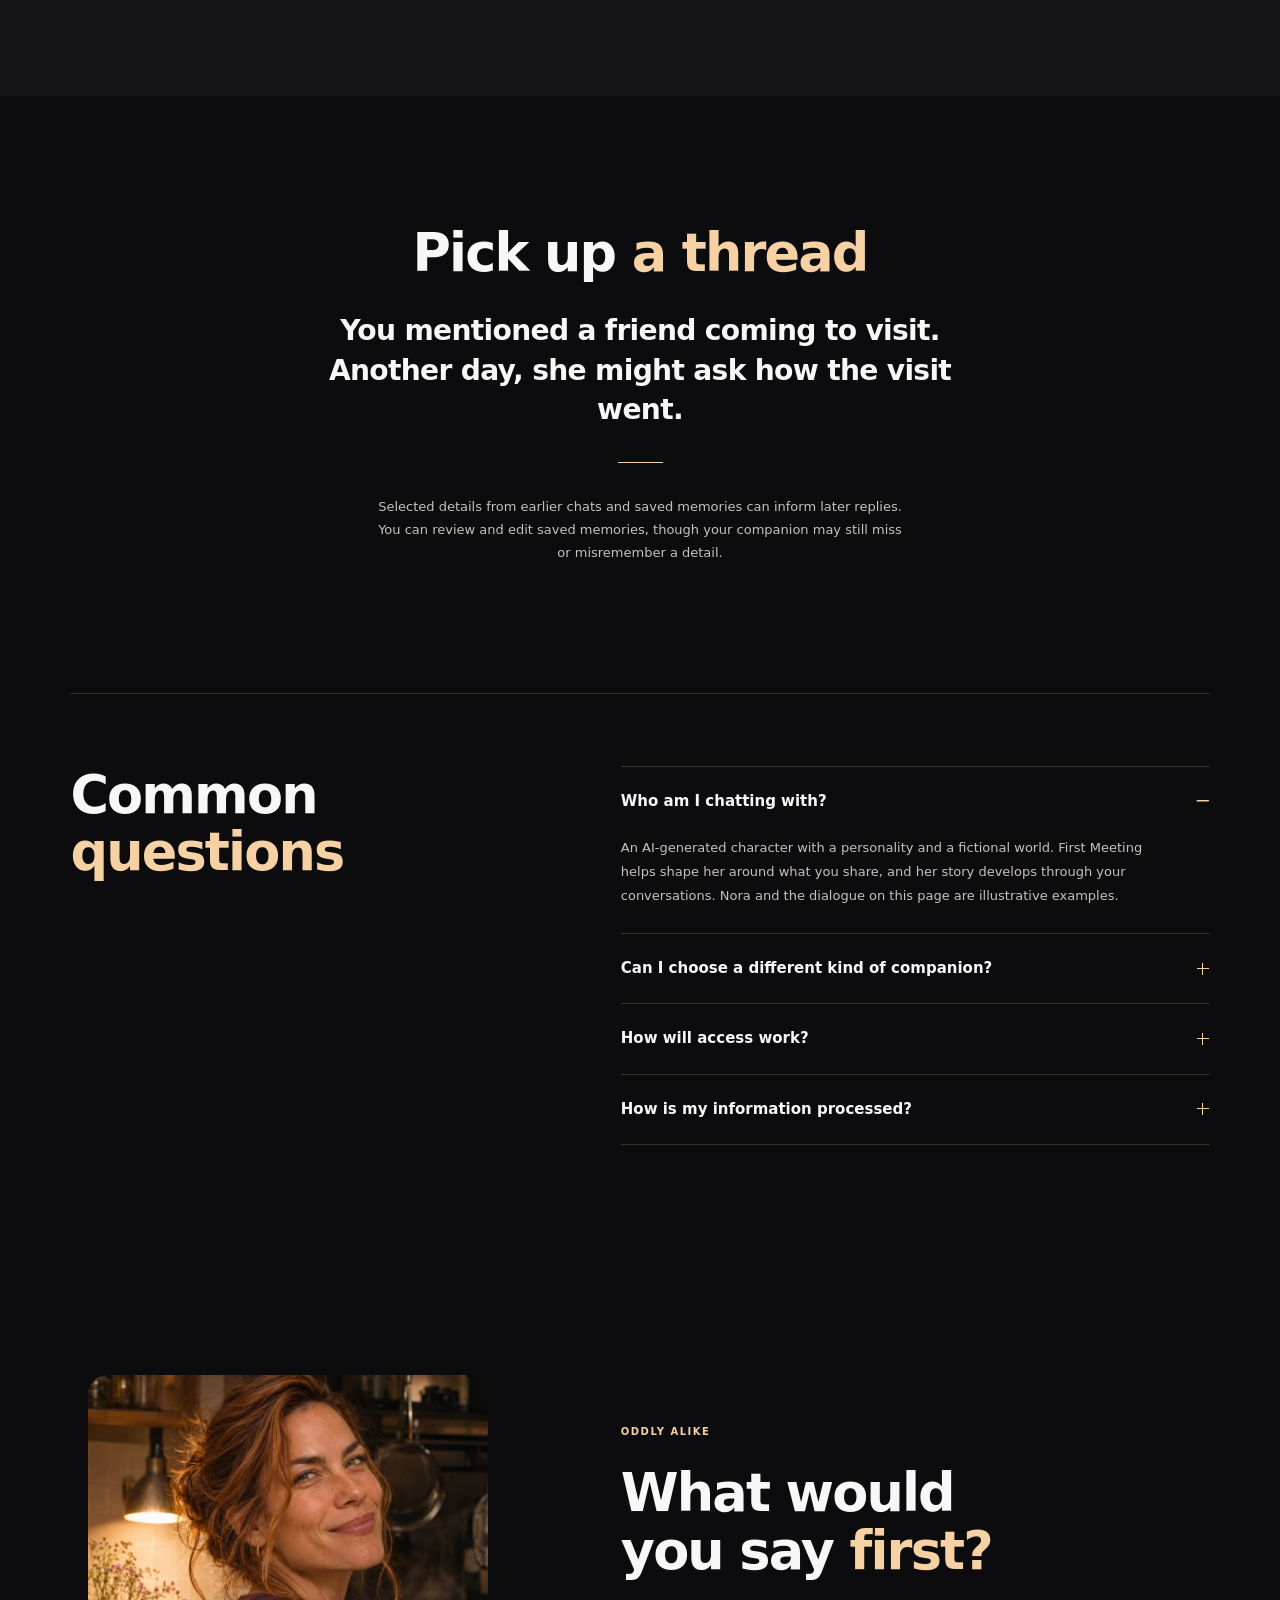
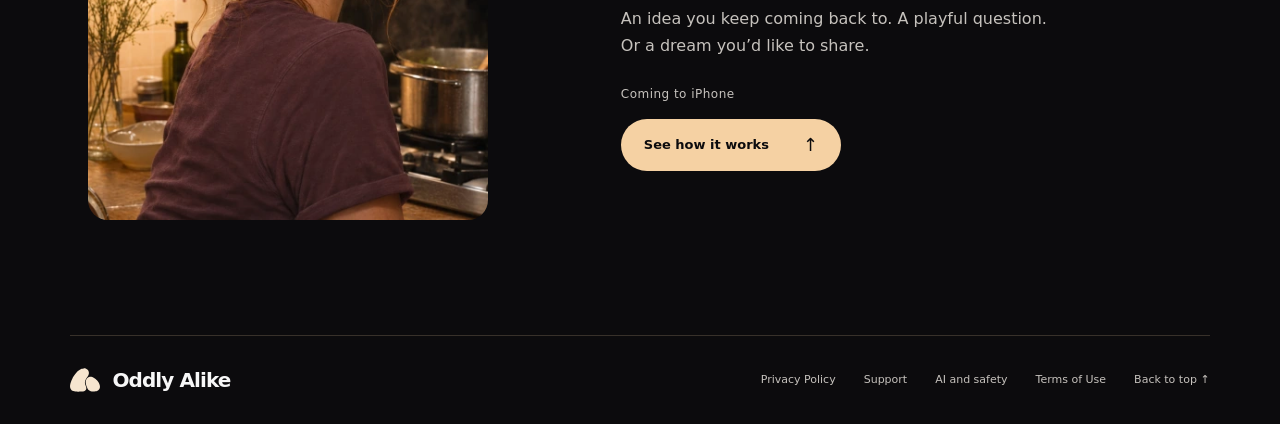
==== commit 4802aa72: "Show curiosity and deeper conversation in Hello" ====
--- a/index.html
+++ b/index.html
@@ -63,7 +63,7 @@
             </div>
           </figure>
           <div class="moment-body">
-            <p>You bring up something you care about. Nora asks a question that gets you talking, then surprises you with a take of her own. What starts with a shared interest can leave you smiling at your phone, already thinking of your reply.</p>
+            <p>You bring up an idea you’ve been turning over, or a dream that’s still taking shape. Nora asks a question that gets you thinking, then surprises you with a view of her own. What starts on common ground can leave you smiling at your phone, already thinking of your reply.</p>
           </div>
           <div class="moment-dialogue" role="group" aria-label="Illustrative conversation">
             <p><span class="speaker">You:</span><span>I wasn’t planning to stay this long.</span></p>
@@ -154,7 +154,7 @@
           <div class="invitation-copy">
             <p class="eyebrow">Oddly Alike</p>
             <h2 id="invitation-title">What would<br>you say <em>first?</em></h2>
-            <p>A passing thought. A playful question.<br>Or something you’ve been wanting to talk about.</p>
+            <p>An idea you keep coming back to. A playful question.<br>Or a dream you’d like to share.</p>
             <p class="availability">Coming to iPhone</p>
             <a class="button button-light" href="#first-meeting">See how it works <span aria-hidden="true">↑</span></a>
           </div>
